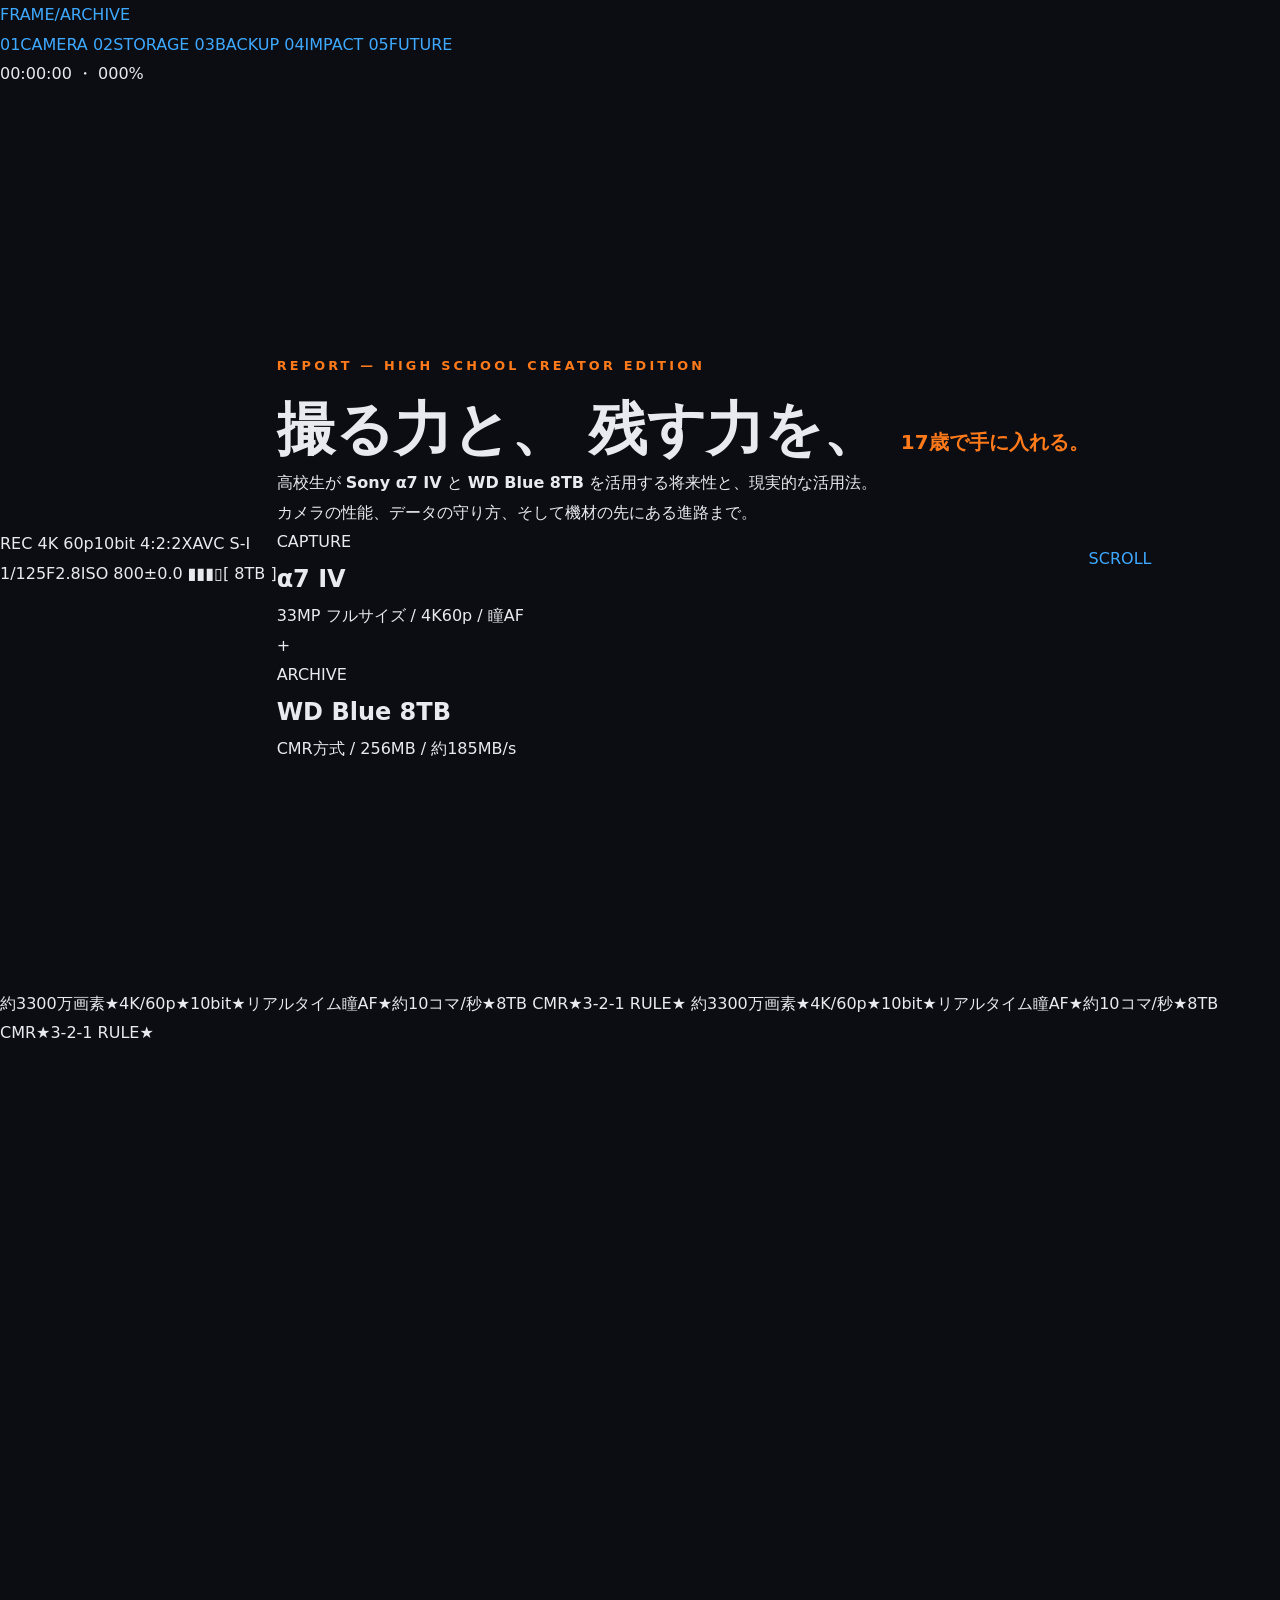
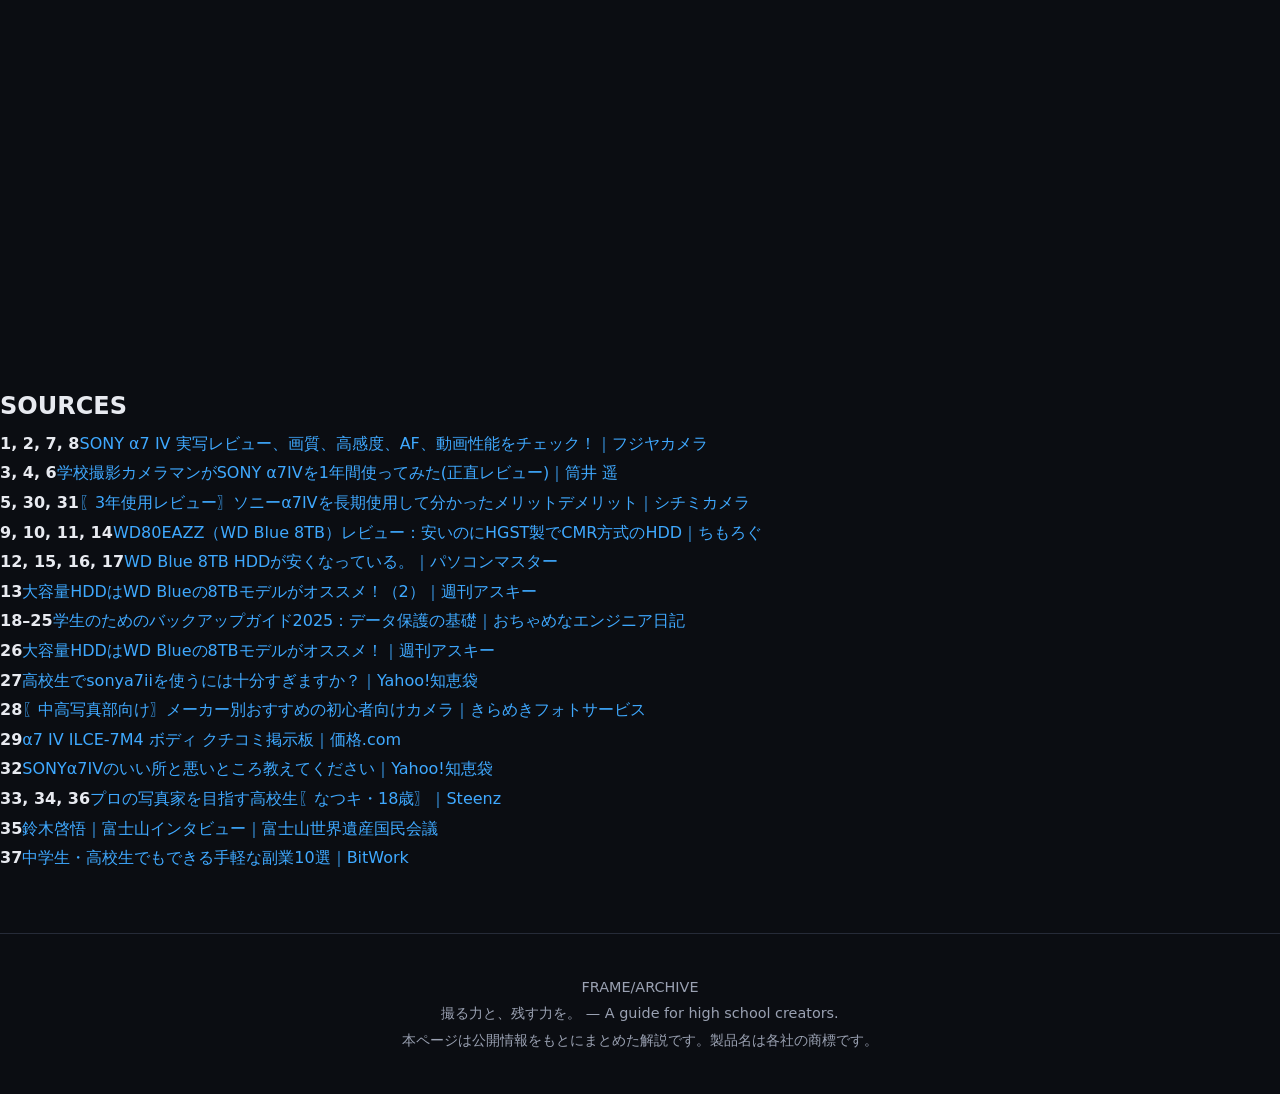
==== index.html @ ba1fc716 "chore: import existing workspace and add auto-commit system" ====
<!DOCTYPE html>
<html lang="ja">
<head>
<meta charset="UTF-8">
<meta name="viewport" content="width=device-width, initial-scale=1.0">
<title>FRAME / ARCHIVE — 高校生がSony α7 IVとWD Blue 8TBを活用する将来性</title>
<meta name="description" content="Sony α7 IVとWD Blue 8TBを高校生が使いこなすための性能解説・データ管理術・将来展望をまとめたガイド。">
<link rel="preconnect" href="https://fonts.googleapis.com">
<link rel="preconnect" href="https://fonts.gstatic.com" crossorigin>
<link href="https://fonts.googleapis.com/css2?family=Zen+Kaku+Gothic+New:wght@400;500;700;900&family=JetBrains+Mono:wght@400;600&family=Archivo+Black&display=swap" rel="stylesheet">
<link rel="stylesheet" href="css/style.css">
</head>
<body>

<!-- ========== HUD NAV ========== -->
<header class="hud">
  <a href="#top" class="hud__logo"><span class="rec-dot"></span>FRAME<span class="slash">/</span>ARCHIVE</a>
  <nav class="hud__nav" aria-label="章ナビゲーション">
    <a href="#ch1"><span>01</span>CAMERA</a>
    <a href="#ch2"><span>02</span>STORAGE</a>
    <a href="#ch3"><span>03</span>BACKUP</a>
    <a href="#ch4"><span>04</span>IMPACT</a>
    <a href="#ch5"><span>05</span>FUTURE</a>
  </nav>
  <div class="hud__meta mono"><span id="hudTime">00:00:00</span> ・ <span id="hudProgress">000</span>%</div>
</header>

<!-- ========== HERO ========== -->
<section class="hero" id="top">
  <div class="viewfinder" aria-hidden="true">
    <span class="vf-corner tl"></span><span class="vf-corner tr"></span>
    <span class="vf-corner bl"></span><span class="vf-corner br"></span>
    <div class="vf-top mono">
      <span class="rec"><i></i>REC</span>
      <span>4K 60p</span><span>10bit 4:2:2</span><span>XAVC S-I</span>
    </div>
    <div class="vf-bottom mono">
      <span>1/125</span><span>F2.8</span><span>ISO 800</span><span>±0.0</span>
      <span class="vf-battery">▮▮▮▯</span><span>[ 8TB ]</span>
    </div>
    <div class="af-box" id="afBox"><span></span><span></span><span></span><span></span></div>
  </div>

  <div class="hero__inner">
    <p class="eyebrow mono">REPORT — HIGH SCHOOL CREATOR EDITION</p>
    <h1 class="hero__title">
      <span class="line">撮る力と、</span>
      <span class="line">残す力を、</span>
      <span class="line accent">17歳で手に入れる。</span>
    </h1>
    <p class="hero__lead">
      高校生が <strong>Sony α7 IV</strong> と <strong>WD Blue 8TB</strong> を活用する将来性と、現実的な活用法。<br>
      カメラの性能、データの守り方、そして機材の先にある進路まで。
    </p>
    <div class="hero__duo">
      <div class="duo-card cam">
        <p class="mono">CAPTURE</p>
        <h2>α7 IV</h2>
        <p>33MP フルサイズ / 4K60p / 瞳AF</p>
      </div>
      <div class="duo-plus">+</div>
      <div class="duo-card hdd">
        <p class="mono">ARCHIVE</p>
        <h2>WD Blue 8TB</h2>
        <p>CMR方式 / 256MB / 約185MB/s</p>
      </div>
    </div>
  </div>
  <a href="#ch1" class="scroll-cue mono">SCROLL<span></span></a>
</section>

<!-- ========== MARQUEE ========== -->
<div class="marquee" aria-hidden="true">
  <div class="marquee__track mono">
    <span>約3300万画素</span><span>★</span><span>4K/60p</span><span>★</span><span>10bit</span><span>★</span><span>リアルタイム瞳AF</span><span>★</span><span>約10コマ/秒</span><span>★</span><span>8TB CMR</span><span>★</span><span>3-2-1 RULE</span><span>★</span>
    <span>約3300万画素</span><span>★</span><span>4K/60p</span><span>★</span><span>10bit</span><span>★</span><span>リアルタイム瞳AF</span><span>★</span><span>約10コマ/秒</span><span>★</span><span>8TB CMR</span><span>★</span><span>3-2-1 RULE</span><span>★</span>
  </div>
</div>

<main>

<!-- ========== CH1 CAMERA ========== -->
<section class="chapter" id="ch1">
  <div class="chapter__head reveal">
    <p class="chapter__num">01</p>
    <div>
      <p class="eyebrow mono">CAMERA — SONY α7 IV</p>
      <h2 class="chapter__title">写真も動画も、<br>"基本を超える"ハイブリッド機。</h2>
    </div>
  </div>

  <div class="spec-grid">
    <article class="spec reveal">
      <p class="spec__label mono">SENSOR</p>
      <p class="spec__value"><span class="count" data-to="3300">0</span><small>万画素</small></p>
      <p class="spec__desc">フルサイズセンサーで非常に高精細な静止画。<sup><a href="#src1">1</a></sup></p>
    </article>
    <article class="spec reveal">
      <p class="spec__label mono">MOVIE</p>
      <p class="spec__value">4K<small>/</small><span class="count" data-to="60">0</span><small>p</small></p>
      <p class="spec__desc">10bitの色深度と高ビットレートで本格的な映像制作に対応。<sup><a href="#src1">1</a></sup></p>
    </article>
    <article class="spec reveal">
      <p class="spec__label mono">BURST</p>
      <p class="spec__value">約<span class="count" data-to="10">0</span><small>コマ/秒</small></p>
      <p class="spec__desc">α1譲りのAFと高速連写で決定的瞬間を逃しにくい。<sup><a href="#src2">2</a><a href="#src3">3</a></sup></p>
    </article>
    <article class="spec reveal">
      <p class="spec__label mono">AF</p>
      <p class="spec__value">EYE<small>リアルタイム瞳AF</small></p>
      <p class="spec__desc">瞳や顔を自動で追尾。運動会でも文化祭のステージでも。<sup><a href="#src4">4</a></sup></p>
    </article>
  </div>

  <div class="scenes">
    <h3 class="sub-title reveal"><span class="mono">USE CASE</span>高校生活の"現場"で効く理由</h3>
    <div class="scene-list">
      <div class="scene reveal">
        <p class="scene__tag mono">SPORTS DAY</p>
        <h4>運動会・部活の試合</h4>
        <p>走り回る被写体にもピントを追従。高速連写と組み合わせて一瞬を確実に捉える。</p>
      </div>
      <div class="scene reveal">
        <p class="scene__tag mono">STAGE / NIGHT</p>
        <h4>文化祭・室内イベント・夜景</h4>
        <p>高感度に強く、暗い会場や夜でもノイズの少ない美しい仕上がり。<sup><a href="#src4">4</a></sup></p>
      </div>
      <div class="scene reveal">
        <p class="scene__tag mono">VLOG</p>
        <h4>Vlog・自撮り・創作動画</h4>
        <p>バリアングル液晶でロー／ハイアングルも自在。静止画⇔動画の切替レバーでシームレスに。<sup><a href="#src7">7</a></sup></p>
      </div>
      <div class="scene reveal">
        <p class="scene__tag mono">DAILY CARRY</p>
        <h4>通学・旅行に持ち出す</h4>
        <p>従来の一眼レフより軽量コンパクト。長時間持ち歩いても負担が少ない。<sup><a href="#src6">6</a></sup></p>
      </div>
    </div>
  </div>

  <blockquote class="pull reveal">
    「初心者でも扱いやすく、<br>プロが使っても満足できる万能カメラ」
    <cite class="mono">— 長期使用レビューより <sup><a href="#src5">5</a></sup></cite>
  </blockquote>
</section>

<!-- ========== CH2 STORAGE ========== -->
<section class="chapter chapter--blue" id="ch2">
  <div class="chapter__head reveal">
    <p class="chapter__num">02</p>
    <div>
      <p class="eyebrow mono">STORAGE — WD BLUE 8TB (WD80EAZZ)</p>
      <h2 class="chapter__title">撮った全部を、<br>ためらわず残せる容量。</h2>
    </div>
  </div>

  <div class="storage">
    <div class="platter-wrap reveal" aria-hidden="true">
      <div class="platter">
        <div class="platter__rings"></div>
        <div class="platter__hub mono">8TB</div>
      </div>
      <div class="arm"></div>
      <p class="platter-caption mono">5640 RPM ・ CMR</p>
    </div>

    <div class="storage__body">
      <div class="cmr-callout reveal">
        <p class="mono badge">KEY POINT</p>
        <h3>8TBモデルは <em>CMR方式</em>。</h3>
        <p>大容量HDDでは安価なSMR方式が多い中、8TBモデルは上位シリーズ並みのCMR（従来型磁気記録）を採用。大量のファイルを書き込んでも速度が落ちにくく、長期間安定して動作しやすいのが特長です。<sup><a href="#src9">9</a><a href="#src11">11</a><a href="#src12">12</a></sup></p>
      </div>

      <dl class="spec-table reveal">
        <div><dt class="mono">回転数</dt><dd>5640 rpm</dd></div>
        <div><dt class="mono">キャッシュ</dt><dd>256 MB</dd></div>
        <div><dt class="mono">公称転送速度</dt><dd>約185 MB/s <sup><a href="#src10">10</a></sup></dd></div>
        <div><dt class="mono">実測 読み／書き</dt><dd>224 / 215 MB/s <sup><a href="#src13">13</a></sup></dd></div>
        <div><dt class="mono">小さいファイル混在時</dt><dd>平均 約125 MB/s <sup><a href="#src14">14</a></sup></dd></div>
        <div><dt class="mono">動作音・発熱</dt><dd>静か・穏やか <sup><a href="#src15">15</a></sup></dd></div>
      </dl>
    </div>
  </div>

  <!-- Capacity simulator -->
  <div class="sim reveal" id="simulator">
    <div class="sim__head">
      <p class="mono eyebrow">SIMULATOR</p>
      <h3>8TBにどれだけ入る？</h3>
      <p class="sim__note">スライダーで写真と動画の配分を決めてみよう。（目安：実効容量 約7,450GB で計算）</p>
    </div>

    <div class="sim__controls">
      <label class="sim__row">
        <span>写真 <b id="ratioPhotoLabel">50</b>% ／ 動画 <b id="ratioVideoLabel">50</b>%</span>
        <input type="range" id="ratio" min="0" max="100" value="50" aria-label="写真と動画の配分">
      </label>
      <div class="sim__row sim__selects">
        <label>RAW形式
          <select id="rawSize">
            <option value="35">圧縮RAW（約35MB/枚）</option>
            <option value="45" selected>ロスレス圧縮RAW（約45MB/枚）</option>
            <option value="70">非圧縮RAW（約70MB/枚）</option>
          </select>
        </label>
        <label>動画ビットレート
          <select id="bitrate">
            <option value="50">4K 50Mbps</option>
            <option value="100">4K 100Mbps</option>
            <option value="150" selected>4K 150Mbps（10bit）</option>
            <option value="200">4K 200Mbps</option>
          </select>
        </label>
      </div>
    </div>

    <div class="sim__bar" aria-hidden="true">
      <span class="sim__bar-photo" id="barPhoto"></span>
      <span class="sim__bar-video" id="barVideo"></span>
    </div>

    <div class="sim__result">
      <div>
        <p class="mono">RAW PHOTOS</p>
        <p class="sim__num"><span id="outPhotos">0</span><small>枚</small></p>
      </div>
      <div>
        <p class="mono">4K VIDEO</p>
        <p class="sim__num"><span id="outVideo">0</span><small>時間</small></p>
      </div>
    </div>
    <p class="sim__foot">※ 数値は概算です。設定やシーンによって実際のファイルサイズは変わります。全容量を写真に使えば「数十万枚規模」、低めのビットレートなら動画も「数百時間分」が目安です。</p>
  </div>

  <div class="voices">
    <p class="voice reveal">「8TBとは思えないほど静かで、深夜作業中でも気にならない」</p>
    <p class="voice reveal">「日々のバックアップ用に最適」<sup><a href="#src16">16</a></sup></p>
  </div>
</section>

<!-- ========== CH3 BACKUP ========== -->
<section class="chapter" id="ch3">
  <div class="chapter__head reveal">
    <p class="chapter__num">03</p>
    <div>
      <p class="eyebrow mono">WORKFLOW — DATA MANAGEMENT</p>
      <h2 class="chapter__title">データは、<br>1か所に置いた瞬間から危うい。</h2>
    </div>
  </div>

  <div class="rule321 reveal">
    <div class="rule321__item">
      <p class="rule321__n">3</p>
      <p class="rule321__t">つのコピー</p>
      <p class="rule321__d">重要データは最低3つ保持する</p>
    </div>
    <div class="rule321__item">
      <p class="rule321__n">2</p>
      <p class="rule321__t">種類の媒体</p>
      <p class="rule321__d">内蔵HDD・外付け・クラウドなど</p>
    </div>
    <div class="rule321__item">
      <p class="rule321__n">1</p>
      <p class="rule321__t">つは別の場所</p>
      <p class="rule321__d">オフサイトで災害・盗難に備える</p>
    </div>
    <p class="rule321__src mono">3-2-1 RULE <sup><a href="#src18">18</a></sup></p>
  </div>

  <h3 class="sub-title reveal"><span class="mono">PIPELINE</span>撮影から保管までの流れ</h3>
  <ol class="flow">
    <li class="flow__step reveal">
      <span class="flow__no mono">STEP 01</span>
      <h4>撮影</h4>
      <p>α7 IVでRAW・4K動画を記録。</p>
    </li>
    <li class="flow__step reveal">
      <span class="flow__no mono">STEP 02</span>
      <h4>すぐにPCへ取り込む</h4>
      <p>メモリーカードのデータは、バックアップが取れるまで<strong>消さない</strong>。</p>
    </li>
    <li class="flow__step reveal">
      <span class="flow__no mono">STEP 03</span>
      <h4>WD Blue 8TBにメイン保管</h4>
      <p>RAW・動画など大容量データの"本拠地"。</p>
    </li>
    <li class="flow__step reveal">
      <span class="flow__no mono">STEP 04</span>
      <h4>サブへ分散コピー</h4>
      <p>外付けHDD／SSD・クラウド・USBメモリへ。</p>
    </li>
  </ol>

  <div class="tiers">
    <article class="tier reveal">
      <p class="tier__icon mono">EXT</p>
      <h4>外付けHDD・SSD</h4>
      <p>特に失いたくない写真や作品を、1〜2TB程度の外付けドライブに定期的に差分バックアップ。物理的に別媒体なので安心感が増す。<sup><a href="#src19">19</a></sup></p>
      <p class="tier__tag">定期・差分</p>
    </article>
    <article class="tier reveal">
      <p class="tier__icon mono">CLOUD</p>
      <h4>クラウドストレージ</h4>
      <p>学校のGoogle DriveやOneDriveなど。無料の15GB程度でも、編集済みJPEGや書類だけ上げておけばPCが壊れてもアクセス可能。RAW動画は巨大なのでサブ扱いと割り切る。<sup><a href="#src20">20</a><a href="#src21">21</a></sup></p>
      <p class="tier__tag">厳選・軽量</p>
    </article>
    <article class="tier reveal">
      <p class="tier__icon mono">USB</p>
      <h4>暗号化USBメモリ</h4>
      <p>レポート用写真や卒アル用作品など一部の重要データを。持ち運びや受け渡しに便利だが、紛失リスクに備えて必ずパスワード保護を。<sup><a href="#src22">22</a><a href="#src23">23</a></sup></p>
      <p class="tier__tag">小規模・携帯</p>
    </article>
  </div>

  <div class="formula reveal">
    <p><span>日常の作業ファイル</span> = クラウド ＋ PC</p>
    <p><span>本格的な大容量データ</span> = WD Blue 8TB ＋ 予備バックアップ <sup><a href="#src24">24</a></sup></p>
  </div>

  <div class="checklist reveal">
    <h4 class="mono">HANDLING CHECKLIST</h4>
    <ul>
      <li>持ち運び時の衝撃に注意する</li>
      <li>乾燥する冬場の静電気に気を付ける <sup><a href="#src26">26</a></sup></li>
      <li>PCケース内の冷却と設置を適切に</li>
      <li>S.M.A.R.T情報で定期的に健康チェック</li>
      <li>写真部の部活PCにもコピーしてオフサイト保管 <sup><a href="#src25">25</a></sup></li>
    </ul>
  </div>
</section>

<!-- ========== CH4 IMPACT ========== -->
<section class="chapter chapter--paper" id="ch4">
  <div class="chapter__head reveal">
    <p class="chapter__num">04</p>
    <div>
      <p class="eyebrow mono">IMPACT — WHY IT'S "SUGOI"</p>
      <h2 class="chapter__title">「本気度が違う」と、<br>一目置かれる理由。</h2>
    </div>
  </div>

  <div class="reasons">
    <div class="reason reveal">
      <p class="reason__k mono">POSITION</p>
      <h4>エントリーではなく<br>ハイアマチュア機</h4>
      <p>α6100などの初心者用とは一線を画す上位機種。「高校生には十分すぎる？」と質問が出るほど。<sup><a href="#src27">27</a><a href="#src28">28</a></sup></p>
    </div>
    <div class="reason reveal">
      <p class="reason__k mono">PRICE</p>
      <h4>ボディ＋Gレンズで<br><em>約50万円</em></h4>
      <p>24-105mm Gレンズと揃えると新品で約50万円近く。学生にとって特別な買い物。<sup><a href="#src29">29</a></sup></p>
    </div>
    <div class="reason reveal">
      <p class="reason__k mono">REPUTATION</p>
      <h4>「YouTuberの<br>標準機」</h4>
      <p>動画撮影に強く、作品クオリティはプロ並み。SNS発信でも差がつく。<sup><a href="#src32">32</a></sup></p>
    </div>
  </div>

  <div class="persuade reveal">
    <p class="mono eyebrow">TIPS — 親を説得するなら</p>
    <p class="persuade__body">家族に「また高いカメラ買うの？」と止められたユーザーも、<strong>「高性能で長く使える」「いざ不要になっても高値で売れる」</strong>と説明して納得してもらえたそうです。<sup><a href="#src30">30</a><a href="#src31">31</a></sup></p>
  </div>

  <h3 class="sub-title reveal"><span class="mono">ROLE MODELS</span>高校生から評価された先輩たち</h3>
  <div class="cases">
    <article class="case reveal">
      <div class="case__frame mono"><span>CASE 01</span><span>AGE 18</span></div>
      <h4>なつキ さん</h4>
      <p class="case__role">高校生フォトグラファー</p>
      <p>高校1年生から本格的にカメラを始め、日常の何気ない一瞬を切り取る写真をInstagramで発表。高校卒業後は写真の専門学校へ進学予定。<sup><a href="#src33">33</a><a href="#src34">34</a></sup></p>
    </article>
    <article class="case reveal">
      <div class="case__frame mono"><span>CASE 02</span><span>FOLLOWERS 20K+</span></div>
      <h4>鈴木 啓悟 さん</h4>
      <p class="case__role">「高校生富士山写真家」</p>
      <p>高校在学中に富士山の作品でフォロワー2万人超の人気に。メディアに注目され、卒業後にプロ写真家として活動を開始。<sup><a href="#src35">35</a></sup></p>
    </article>
  </div>

  <p class="caveat reveal">「高性能な機材＝良い写真」ではない。<br>でも、<strong>機材のハンデがない分、表現の幅は広がり、実力は伝わりやすい。</strong></p>
</section>

<!-- ========== CH5 FUTURE ========== -->
<section class="chapter" id="ch5">
  <div class="chapter__head reveal">
    <p class="chapter__num">05</p>
    <div>
      <p class="eyebrow mono">FUTURE — CAREER & LEARNING</p>
      <h2 class="chapter__title">機材の先に、<br>進路が見えてくる。</h2>
    </div>
  </div>

  <div class="paths">
    <article class="path reveal">
      <p class="path__no mono">PATH A</p>
      <h4>専門進学・写真/映像の道</h4>
      <p>専門学校や美大の写真学科へ。在学中にハイエンド機材で蓄積したポートフォリオが、面接や作品審査で大きな武器に。<sup><a href="#src36">36</a></sup></p>
    </article>
    <article class="path reveal">
      <p class="path__no mono">PATH B</p>
      <h4>在学中から半プロ活動</h4>
      <p>YouTube・TikTokで本格動画を継続投稿。登録者が増えれば広告収入や企業案件の可能性も。<sup><a href="#src32">32</a></sup></p>
    </article>
    <article class="path reveal">
      <p class="path__no mono">PATH C</p>
      <h4>写真で小さく収益化</h4>
      <p>ストックフォト出品やコンテスト入賞。写真販売は高校生におすすめの副業として挙げられている。<sup><a href="#src37">37</a></sup></p>
    </article>
    <article class="path reveal">
      <p class="path__no mono">PATH D</p>
      <h4>現場経験・露出を積む</h4>
      <p>写真館・ブライダルのアルバイト、観光PRのインターン、学校行事の公式カメラマン。地元メディアに取り上げられれば強い実績に。</p>
    </article>
  </div>

  <div class="skills reveal">
    <h3 class="sub-title"><span class="mono">TRANSFERABLE SKILLS</span>写真・動画以外にも効くスキル</h3>
    <ul class="skill-tags">
      <li>データ管理</li><li>バックアップ設計</li><li>クラウド運用</li><li>RAW現像</li><li>動画編集</li><li>Adobe系ソフト</li><li>SNS発信</li><li>ブログ執筆</li><li>電子書籍の作品集販売</li><li>ポートフォリオ制作</li>
    </ul>
  </div>

  <div class="loop reveal" aria-label="成長の好循環">
    <span>撮る</span><i>→</i><span>残す</span><i>→</i><span>発信する</span><i>→</i><span>収益化</span><i>→</i><span>機材投資</span><i>↺</i>
  </div>

  <div class="finale reveal">
    <p class="finale__kicker mono">— 好きこそ物の上手なれ</p>
    <p class="finale__text">高校生の今だからこそ感じ取れる感性を作品に焼き付け、<br>それらを<em>発信し、保存し続ける</em>こと。<br>それが、将来の自分への財産になる。</p>
  </div>
</section>

<!-- ========== SOURCES ========== -->
<section class="sources" id="sources">
  <h2 class="mono">SOURCES</h2>
  <ol class="source-list">
    <li id="src1"><b>1, 2, 7, 8</b><a href="https://www.fujiya-camera.co.jp/blog/detail/info/20220112/" target="_blank" rel="noopener">SONY α7 IV 実写レビュー、画質、高感度、AF、動画性能をチェック！｜フジヤカメラ</a></li>
    <li id="src3"><b>3, 4, 6</b><a href="https://note.com/tsut_tsu/n/n96ad604e29bd" target="_blank" rel="noopener">学校撮影カメラマンがSONY α7IVを1年間使ってみた(正直レビュー)｜筒井 遥</a></li>
    <li id="src5"><b>5, 30, 31</b><a href="https://shichicame.xsrv.jp/a7iv-review-functioins" target="_blank" rel="noopener">〖3年使用レビュー〗ソニーα7IVを長期使用して分かったメリットデメリット｜シチミカメラ</a></li>
    <li id="src9"><b>9, 10, 11, 14</b><a href="https://chimolog.co/bto-hdd-wd80eazz/" target="_blank" rel="noopener">WD80EAZZ（WD Blue 8TB）レビュー：安いのにHGST製でCMR方式のHDD｜ちもろぐ</a></li>
    <li id="src12"><b>12, 15, 16, 17</b><a href="https://note.com/pcmaster/n/ne319e540aae0" target="_blank" rel="noopener">WD Blue 8TB HDDが安くなっている。｜パソコンマスター</a></li>
    <li id="src13"><b>13</b><a href="https://weekly.ascii.jp/elem/000/004/077/4077757/2/" target="_blank" rel="noopener">大容量HDDはWD Blueの8TBモデルがオススメ！（2）｜週刊アスキー</a></li>
    <li id="src18"><b>18–25</b><a href="https://www.tech-life-ramen.com/tech/student-backup-guide" target="_blank" rel="noopener">学生のためのバックアップガイド2025：データ保護の基礎｜おちゃめなエンジニア日記</a></li>
    <li id="src26"><b>26</b><a href="https://weekly.ascii.jp/elem/000/004/077/4077757/" target="_blank" rel="noopener">大容量HDDはWD Blueの8TBモデルがオススメ！｜週刊アスキー</a></li>
    <li id="src27"><b>27</b><a href="https://detail.chiebukuro.yahoo.co.jp/qa/question_detail/q13208141098" target="_blank" rel="noopener">高校生でsonya7iiを使うには十分すぎますか？｜Yahoo!知恵袋</a></li>
    <li id="src28"><b>28</b><a href="https://kirameki-ps.com/blog/archives/335" target="_blank" rel="noopener">〖中高写真部向け〗メーカー別おすすめの初心者向けカメラ｜きらめきフォトサービス</a></li>
    <li id="src29"><b>29</b><a href="https://bbs.kakaku.com/bbs/K0001403297/SortID=24551339/" target="_blank" rel="noopener">α7 IV ILCE-7M4 ボディ クチコミ掲示板｜価格.com</a></li>
    <li id="src32"><b>32</b><a href="https://detail.chiebukuro.yahoo.co.jp/qa/question_detail/q10320289305" target="_blank" rel="noopener">SONYα7IVのいい所と悪いところ教えてください｜Yahoo!知恵袋</a></li>
    <li id="src33"><b>33, 34, 36</b><a href="https://steenz.jp/10438/" target="_blank" rel="noopener">プロの写真家を目指す高校生〖なつキ・18歳〗｜Steenz</a></li>
    <li id="src35"><b>35</b><a href="https://www.mtfuji.or.jp/thought/interview/vol105" target="_blank" rel="noopener">鈴木啓悟｜富士山インタビュー｜富士山世界遺産国民会議</a></li>
    <li id="src37"><b>37</b><a href="https://agent-network.com/bitwork/recommend250" target="_blank" rel="noopener">中学生・高校生でもできる手軽な副業10選｜BitWork</a></li>
  </ol>
</section>

</main>

<footer class="footer">
  <p class="footer__logo">FRAME<span class="slash">/</span>ARCHIVE</p>
  <p class="mono">撮る力と、残す力を。 — A guide for high school creators.</p>
  <p class="footer__small">本ページは公開情報をもとにまとめた解説です。製品名は各社の商標です。</p>
</footer>

<script src="js/main.js"></script>
</body>
</html>
---- css/style.css ----
:root {
  --bg: #0b0d12;
  --bg2: #12151d;
  --card: #181c26;
  --line: #262b38;
  --text: #e8eaf0;
  --muted: #9aa1b2;
  --accent: #ff7a1a;
  --accent2: #3fa9ff;
  --radius: 16px;
}
* { box-sizing: border-box; margin: 0; padding: 0; }
html { scroll-behavior: smooth; scroll-padding-top: 70px; }
body {
  font-family: "Inter", "Noto Sans JP", system-ui, sans-serif;
  background: var(--bg); color: var(--text); line-height: 1.85; font-size: 16px;
}
a { color: var(--accent2); text-decoration: none; }
sup a { font-size: .7em; color: var(--muted); }
sup a:hover { color: var(--accent); }
.container { width: min(1120px, 92%); margin: 0 auto; }
.small { font-size: .85rem; color: var(--muted); }
.center { text-align: center; }
.note { font-size: .82rem; color: var(--muted); margin-top: .8rem; }

/* header */
.site-header {
  position: fixed; inset: 0 0 auto 0; z-index: 50;
  background: rgba(11,13,18,.75); backdrop-filter: blur(12px);
  border-bottom: 1px solid transparent; transition: border-color .3s;
}
.site-header.scrolled { border-color: var(--line); }
.nav-wrap { display: flex; align-items: center; justify-content: space-between; height: 64px; }
.logo { font-weight: 800; font-size: 1.2rem; color: var(--text); letter-spacing: .02em; }
.logo span { color: var(--accent); }
.nav { display: flex; gap: 1.6rem; }
.nav a { color: var(--muted); font-size: .92rem; font-weight: 500; transition: color .2s; }
.nav a:hover, .nav a.active { color: var(--text); }
.nav-toggle { display: none; background: none; border: 0; cursor: pointer; width: 32px; height: 24px; position: relative; }
.nav-toggle span { display: block; height: 2px; background: var(--text); margin: 5px 0; transition: .3s; }

/* hero */
.hero { position: relative; min-height: 100vh; display: flex; align-items: center; overflow: hidden; padding: 110px 0 70px; }
.hero-bg { position: absolute; inset: 0; background:
  radial-gradient(circle at 80% 30%, rgba(255,122,26,.18), transparent 45%),
  radial-gradient(circle at 15% 80%, rgba(63,169,255,.15), transparent 45%); }
.aperture {
  position: absolute; right: -120px; top: 50%; width: 620px; height: 620px; transform: translateY(-50%);
  border-radius: 50%;
  background: repeating-conic-gradient(from 0deg, rgba(255,255,255,.05) 0 20deg, transparent 20deg 45deg);
  border: 1px solid rgba(255,255,255,.08);
  animation: spin 60s linear infinite;
  mask: radial-gradient(circle, transparent 28%, #000 29%);
  -webkit-mask: radial-gradient(circle, transparent 28%, #000 29%);
}
@keyframes spin { to { transform: translateY(-50%) rotate(360deg); } }
.hero-inner { position: relative; }
.eyebrow { color: var(--accent); font-weight: 600; letter-spacing: .25em; font-size: .8rem; margin-bottom: 1rem; }
.hero h1 { font-size: clamp(1.9rem, 5vw, 3.6rem); line-height: 1.3; font-weight: 900; }
.hero h1 em { font-style: normal; background: linear-gradient(90deg, var(--accent), #ffc04d); -webkit-background-clip: text; background-clip: text; color: transparent; }
.lead { color: var(--muted); margin: 1.4rem 0 2.2rem; font-size: 1.05rem; max-width: 640px; }
.hero-stats { display: grid; grid-template-columns: repeat(4, minmax(0, 160px)); gap: 1rem; margin-bottom: 2.4rem; }
.stat { background: rgba(255,255,255,.04); border: 1px solid var(--line); border-radius: 14px; padding: 1rem; }
.stat strong { display: block; font-size: 1.9rem; font-weight: 800; line-height: 1.1; }
.stat strong small { font-size: .9rem; }
.stat span { font-size: .78rem; color: var(--muted); line-height: 1.4; display: block; margin-top: .4rem; }
.btn { display: inline-block; background: var(--accent); color: #111; font-weight: 700; padding: .85rem 1.8rem; border-radius: 999px; transition: transform .2s, box-shadow .2s; }
.btn:hover { transform: translateY(-2px); box-shadow: 0 10px 30px rgba(255,122,26,.35); }

/* sections */
.section { padding: 100px 0; }
.section.alt { background: var(--bg2); }
.section-head { margin-bottom: 3rem; }
.section-head .num { font-family: "Inter"; font-weight: 800; color: var(--accent); font-size: .9rem; letter-spacing: .2em; }
.section-head h2 { font-size: clamp(1.5rem, 3.2vw, 2.3rem); font-weight: 900; line-height: 1.4; margin: .3rem 0 .6rem; }
.section-head p { color: var(--muted); }

.grid.cards { display: grid; grid-template-columns: repeat(3, 1fr); gap: 1.3rem; }
.card { background: var(--card); border: 1px solid var(--line); border-radius: var(--radius); padding: 1.6rem; transition: transform .25s, border-color .25s; }
.card:hover { transform: translateY(-4px); border-color: rgba(255,122,26,.5); }
.card .icon { font-size: 1.8rem; margin-bottom: .6rem; }
.card h3 { font-size: 1.08rem; margin-bottom: .5rem; }
.card p { color: var(--muted); font-size: .93rem; }

.quote { margin-top: 2.5rem; border-left: 4px solid var(--accent); padding: 1.2rem 1.6rem; background: rgba(255,122,26,.07); border-radius: 0 var(--radius) var(--radius) 0; font-size: 1.05rem; }

.split { display: grid; grid-template-columns: 1.1fr 1fr; gap: 2.5rem; align-items: start; }
.split p { margin-bottom: 1rem; }
.accent { color: var(--accent); margin-bottom: 1rem; font-size: 1.25rem; }
.checks { list-style: none; margin-top: 1.2rem; }
.checks li { padding-left: 1.8rem; position: relative; margin-bottom: .5rem; }
.checks li::before { content: "✓"; position: absolute; left: 0; color: var(--accent); font-weight: 800; }

.spec { background: var(--card); border: 1px solid var(--line); border-radius: var(--radius); padding: 1.8rem; }
.spec h3 { margin-bottom: 1rem; }
.spec h4 { margin: 1.5rem 0 .8rem; font-size: .95rem; }
.spec dl div { display: flex; justify-content: space-between; padding: .55rem 0; border-bottom: 1px dashed var(--line); }
.spec dt { color: var(--muted); }
.spec dd { font-weight: 700; }
.bars .bar { display: grid; grid-template-columns: 80px 1fr 80px; align-items: center; gap: .7rem; margin-bottom: .7rem; font-size: .85rem; }
.bars .bar b { text-align: right; }
.track { height: 10px; background: var(--line); border-radius: 99px; overflow: hidden; }
.track i { display: block; height: 100%; width: 0; background: linear-gradient(90deg, var(--accent2), var(--accent)); border-radius: 99px; transition: width 1.4s cubic-bezier(.2,.8,.2,1); }
.visible .track i { width: var(--w); }

/* calc */
.calc { display: grid; grid-template-columns: 1fr 1fr; gap: 2rem; background: var(--card); border: 1px solid var(--line); border-radius: var(--radius); padding: 2rem; }
.calc-inputs label { display: block; margin-bottom: 1.4rem; font-weight: 500; font-size: .95rem; }
.calc-inputs output { color: var(--accent); font-weight: 800; margin: 0 .2rem; }
select, input[type=range] { width: 100%; margin-top: .5rem; }
select { background: var(--bg); color: var(--text); border: 1px solid var(--line); border-radius: 10px; padding: .7rem; font: inherit; }
input[type=range] { accent-color: var(--accent); }
.calc-result { display: flex; flex-direction: column; align-items: center; }
.ring { position: relative; width: 200px; height: 200px; }
.ring svg { width: 100%; height: 100%; transform: rotate(-90deg); }
.ring circle { fill: none; stroke-width: 10; }
.ring-bg { stroke: var(--line); }
.ring-fg { stroke: var(--accent); stroke-linecap: round; stroke-dasharray: 326.7; stroke-dashoffset: 326.7; transition: stroke-dashoffset .6s; }
.ring-text { position: absolute; inset: 0; display: flex; flex-direction: column; align-items: center; justify-content: center; text-align: center; }
.ring-text strong { font-size: 1.7rem; font-weight: 800; line-height: 1.2; }
.ring-text span { font-size: .8rem; color: var(--muted); }
.result-list { list-style: none; width: 100%; margin-top: 1.5rem; }
.result-list li { display: flex; justify-content: space-between; padding: .5rem 0; border-bottom: 1px solid var(--line); font-size: .92rem; }
.result-list b { color: var(--accent); }

/* backup */
.rule321 { display: grid; grid-template-columns: repeat(3, 1fr); gap: 1.3rem; }
.rule321 .r { text-align: center; background: var(--card); border: 1px solid var(--line); border-radius: var(--radius); padding: 1.8rem 1rem; }
.rule321 strong { display: block; font-size: 3.6rem; font-weight: 900; line-height: 1; background: linear-gradient(180deg, var(--accent), #ffc04d); -webkit-background-clip: text; background-clip: text; color: transparent; }
.rule321 span { color: var(--muted); }
.rule321 + p { margin: .8rem 0 3rem; }
.flow-title { margin-bottom: 1.2rem; font-size: 1.2rem; }
.flow { list-style: none; display: grid; grid-template-columns: repeat(5, 1fr); gap: .8rem; margin-bottom: 2.5rem; counter-reset: f; }
.flow li { position: relative; background: var(--card); border: 1px solid var(--line); border-radius: 14px; padding: 1.2rem 1rem; font-size: .84rem; color: var(--muted); }
.flow li b { display: block; color: var(--text); font-size: 1rem; margin-bottom: .3rem; }
.flow li span { display: inline-grid; place-items: center; width: 28px; height: 28px; border-radius: 50%; background: var(--accent); color: #111; font-weight: 800; font-size: .85rem; margin-bottom: .5rem; }
.flow li:not(:last-child)::after { content: "→"; position: absolute; right: -.75rem; top: 50%; transform: translateY(-50%); color: var(--accent); font-weight: 800; z-index: 1; }
.grid.cards.three { grid-template-columns: repeat(3, 1fr); }
.tips, .checklist { margin-top: 2rem; background: var(--card); border: 1px solid var(--line); border-radius: var(--radius); padding: 1.8rem; }
.tips h3, .checklist h3 { margin-bottom: .8rem; }
.tips ul { display: grid; grid-template-columns: 1fr 1fr; gap: .4rem 2rem; padding-left: 1.2rem; color: var(--muted); }
#checklist { margin: 1rem 0; display: grid; gap: .5rem; }
#checklist label { display: flex; gap: .8rem; align-items: center; padding: .7rem 1rem; background: var(--bg); border: 1px solid var(--line); border-radius: 10px; cursor: pointer; transition: border-color .2s; }
#checklist label:hover { border-color: var(--accent); }
#checklist input { accent-color: var(--accent); width: 18px; height: 18px; }
#checklist input:checked + span { color: var(--muted); text-decoration: line-through; }
.progress { height: 8px; background: var(--line); border-radius: 99px; overflow: hidden; margin: 1rem 0 .5rem; }
.progress i { display: block; height: 100%; width: 0; background: linear-gradient(90deg, var(--accent2), var(--accent)); transition: width .4s; }

/* cases */
.price-box { background: linear-gradient(135deg, rgba(255,122,26,.15), rgba(63,169,255,.1)); border: 1px solid var(--line); border-radius: var(--radius); padding: 1.6rem; margin-bottom: 1.5rem; text-align: center; }
.price-box span { display: block; color: var(--muted); font-size: .9rem; }
.price-box strong { display: block; font-size: 2.6rem; font-weight: 900; }
.price-box small { color: var(--muted); }
.people { display: grid; gap: 1rem; }
.person { display: flex; gap: 1.1rem; background: var(--card); border: 1px solid var(--line); border-radius: var(--radius); padding: 1.4rem; }
.avatar { flex: 0 0 56px; height: 56px; border-radius: 50%; display: grid; place-items: center; font-weight: 900; font-size: 1.3rem; background: linear-gradient(135deg, var(--accent), var(--accent2)); color: #fff; }
.person h3 { font-size: 1.05rem; margin-bottom: .3rem; }
.person p { color: var(--muted); font-size: .92rem; }

/* future */
.tab-buttons { display: flex; flex-wrap: wrap; gap: .5rem; margin-bottom: 1.2rem; }
.tab-buttons button { background: var(--card); color: var(--muted); border: 1px solid var(--line); border-radius: 999px; padding: .6rem 1.2rem; cursor: pointer; font: inherit; font-size: .92rem; transition: .2s; }
.tab-buttons button.active, .tab-buttons button:hover { background: var(--accent); color: #111; border-color: var(--accent); font-weight: 700; }
.tab-panel { display: none; background: var(--card); border: 1px solid var(--line); border-radius: var(--radius); padding: 2rem; animation: fade .4s; }
.tab-panel.active { display: block; }
.tab-panel h3 { margin-bottom: .8rem; color: var(--accent); }
.tab-panel p { color: var(--muted); }
@keyframes fade { from { opacity: 0; transform: translateY(8px); } }
.cycle { display: flex; flex-wrap: wrap; align-items: center; justify-content: center; gap: .8rem; margin: 3rem 0; }
.cycle div { background: var(--card); border: 1px solid var(--accent); border-radius: 999px; padding: .6rem 1.3rem; font-weight: 700; font-size: .92rem; }
.cycle span { color: var(--accent); font-weight: 800; font-size: 1.3rem; }
.closing { text-align: center; padding: 3rem 1rem; border-top: 1px solid var(--line); }
.closing .big { font-size: clamp(1.5rem, 3.5vw, 2.4rem); font-weight: 900; margin-bottom: 1rem; }
.closing p { color: var(--muted); }

/* sources */
.sources { padding: 60px 0; }
details { background: var(--card); border: 1px solid var(--line); border-radius: var(--radius); padding: 1.2rem 1.6rem; }
summary { cursor: pointer; font-weight: 700; }
details ol { list-style: none; margin-top: 1rem; font-size: .88rem; }
details li { padding: .35rem 0; border-bottom: 1px dashed var(--line); }
details li b { color: var(--muted); font-weight: 500; margin-right: .5rem; }

.footer { padding: 2.5rem 0; text-align: center; border-top: 1px solid var(--line); color: var(--muted); font-size: .9rem; }
.to-top { position: fixed; right: 1.2rem; bottom: 1.2rem; width: 46px; height: 46px; border-radius: 50%; border: 0; background: var(--accent); color: #111; font-size: 1.2rem; font-weight: 800; cursor: pointer; opacity: 0; pointer-events: none; transition: opacity .3s; }
.to-top.show { opacity: 1; pointer-events: auto; }

/* reveal */
.reveal { opacity: 0; transform: translateY(24px); transition: opacity .7s, transform .7s; }
.reveal.visible { opacity: 1; transform: none; }

/* responsive */
@media (max-width: 900px) {
  .grid.cards, .grid.cards.three { grid-template-columns: 1fr 1fr; }
  .split, .calc { grid-template-columns: 1fr; }
  .flow { grid-template-columns: 1fr; }
  .flow li:not(:last-child)::after { content: "↓"; right: 50%; top: auto; bottom: -1.1rem; transform: translateX(50%); }
  .hero-stats { grid-template-columns: repeat(2, 1fr); }
  .aperture { opacity: .5; }
}
@media (max-width: 720px) {
  .nav-toggle { display: block; }
  .nav { position: fixed; top: 64px; left: 0; right: 0; flex-direction: column; gap: 0; background: var(--bg2); border-bottom: 1px solid var(--line); max-height: 0; overflow: hidden; transition: max-height .35s; }
  .nav.open { max-height: 400px; }
  .nav a { padding: 1rem 4%; border-top: 1px solid var(--line); }
  .nav-toggle[aria-expanded=true] span:nth-child(1) { transform: translateY(7px) rotate(45deg); }
  .nav-toggle[aria-expanded=true] span:nth-child(2) { opacity: 0; }
  .nav-toggle[aria-expanded=true] span:nth-child(3) { transform: translateY(-7px) rotate(-45deg); }
  .grid.cards, .grid.cards.three, .rule321 { grid-template-columns: 1fr; }
  .tips ul { grid-template-columns: 1fr; }
  .section { padding: 70px 0; }
  .calc { padding: 1.3rem; }
}
@media (prefers-reduced-motion: reduce) {
  * { animation: none !important; transition: none !important; }
  .reveal { opacity: 1; transform: none; }
}
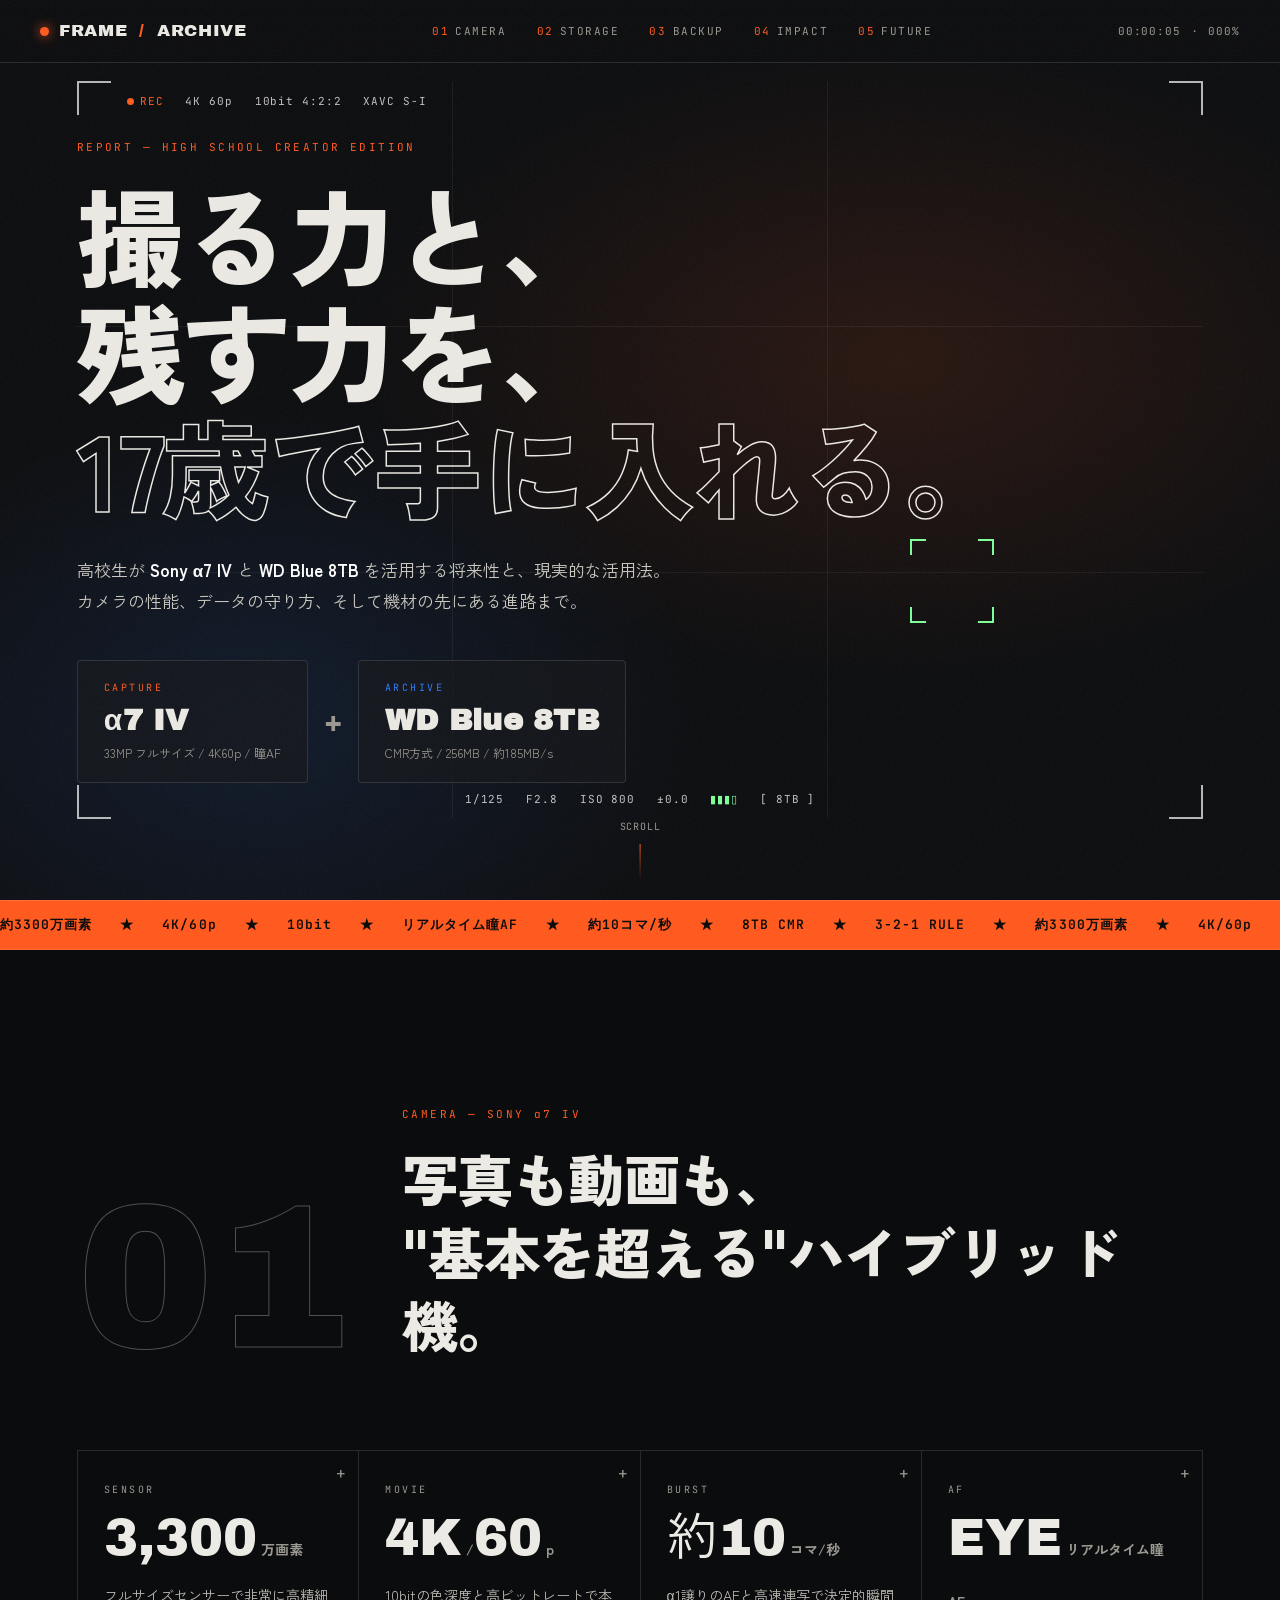
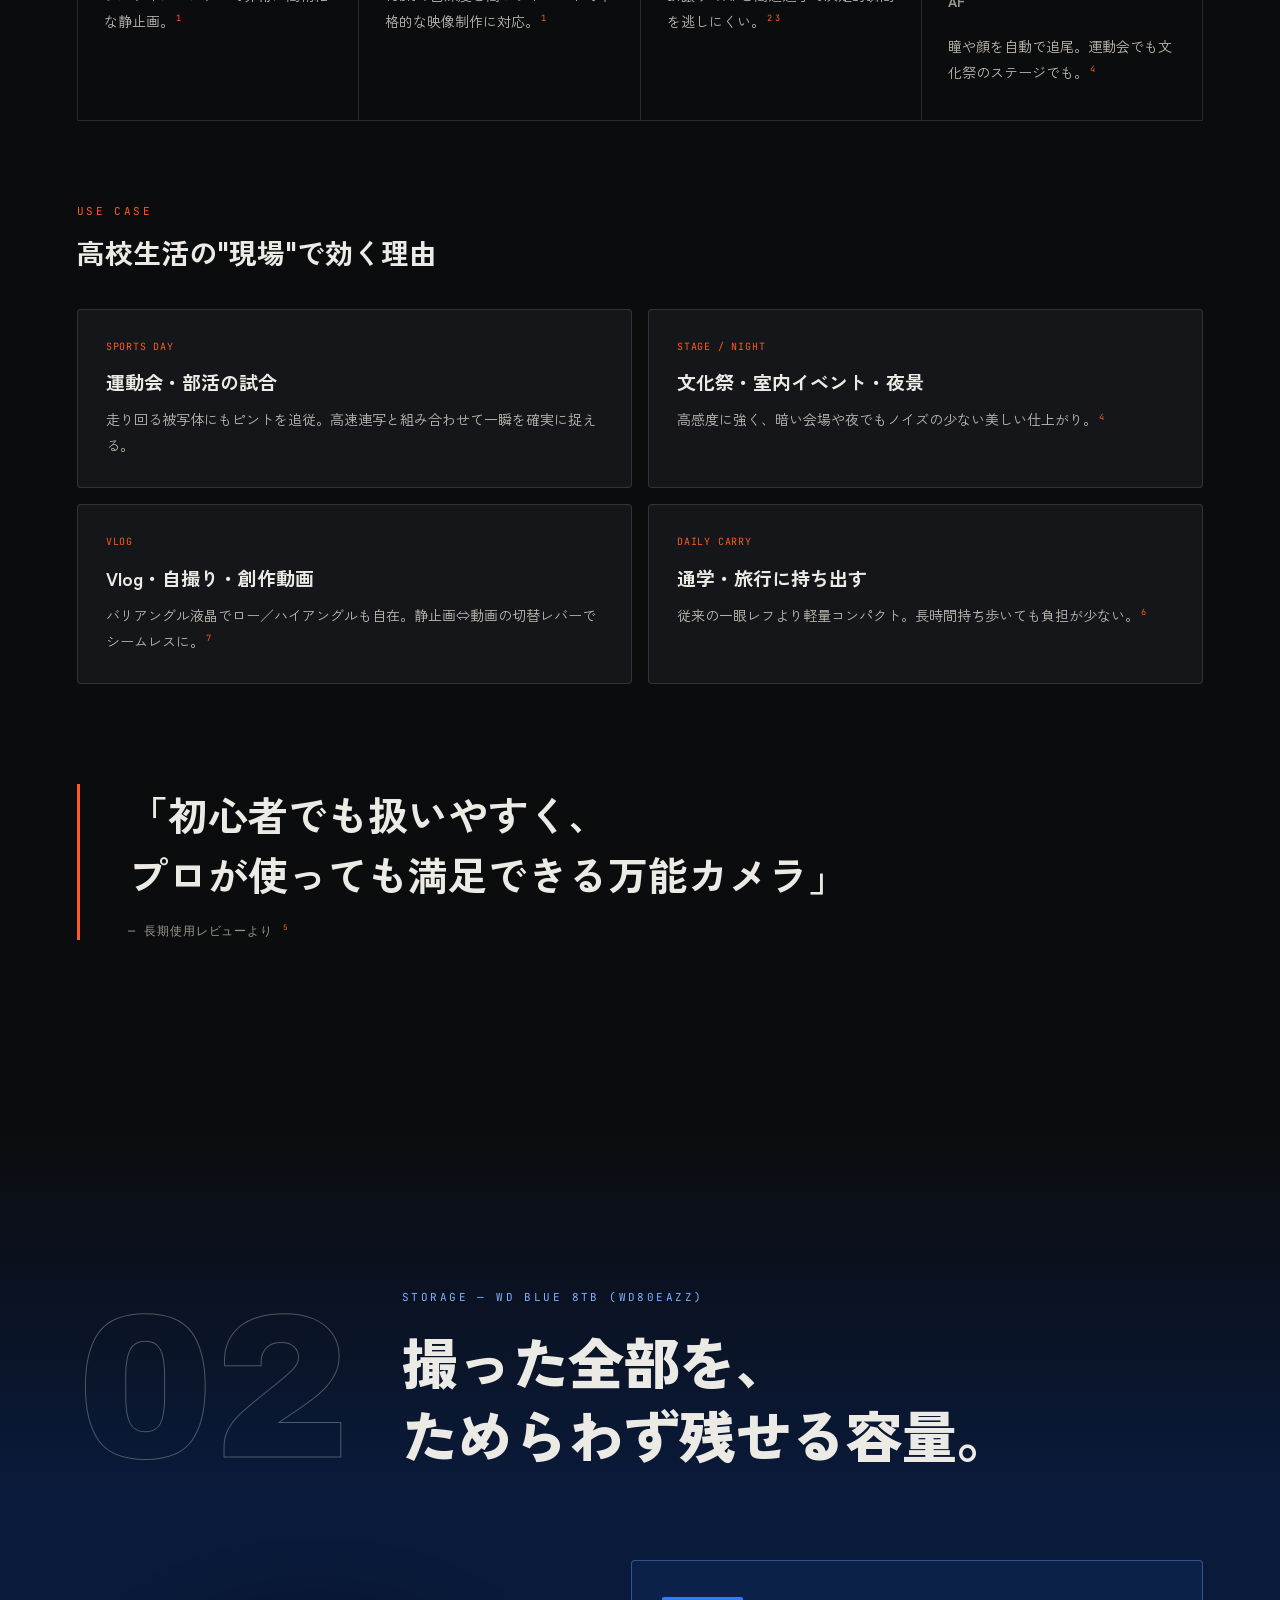
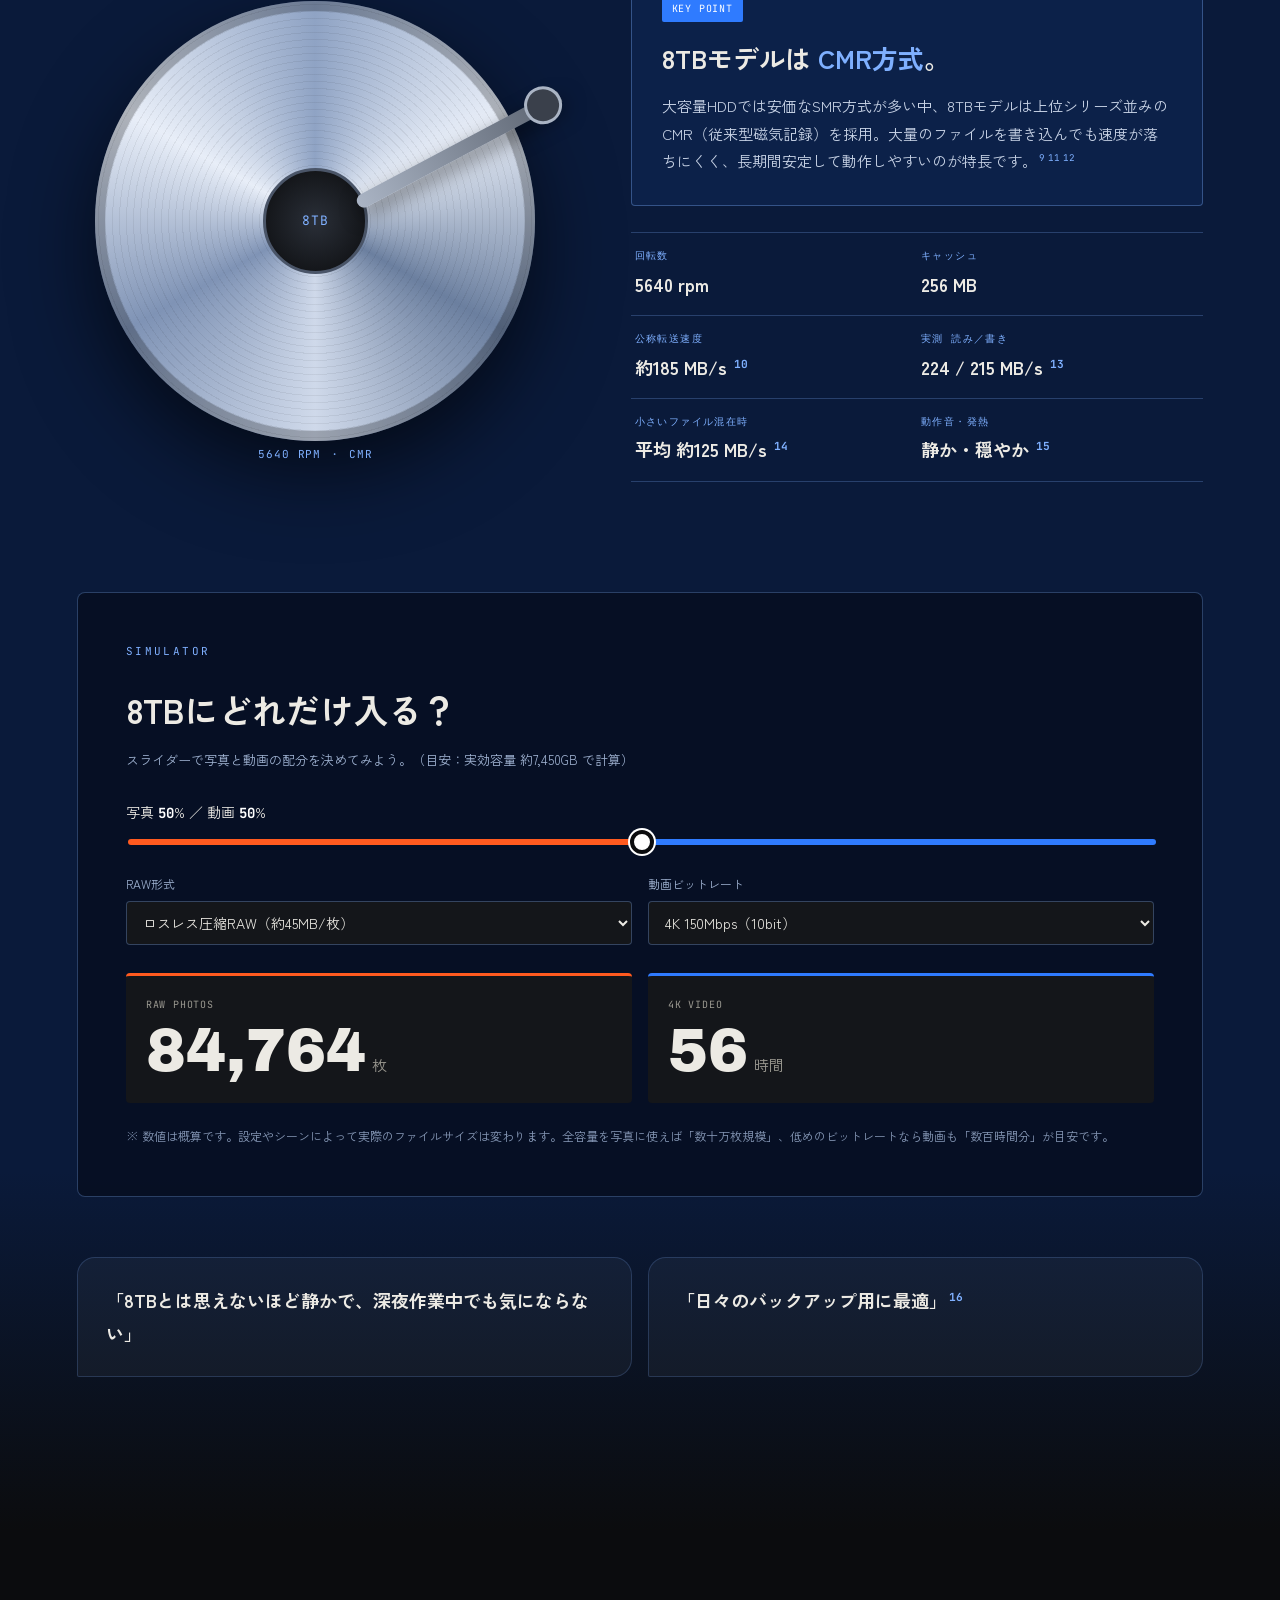
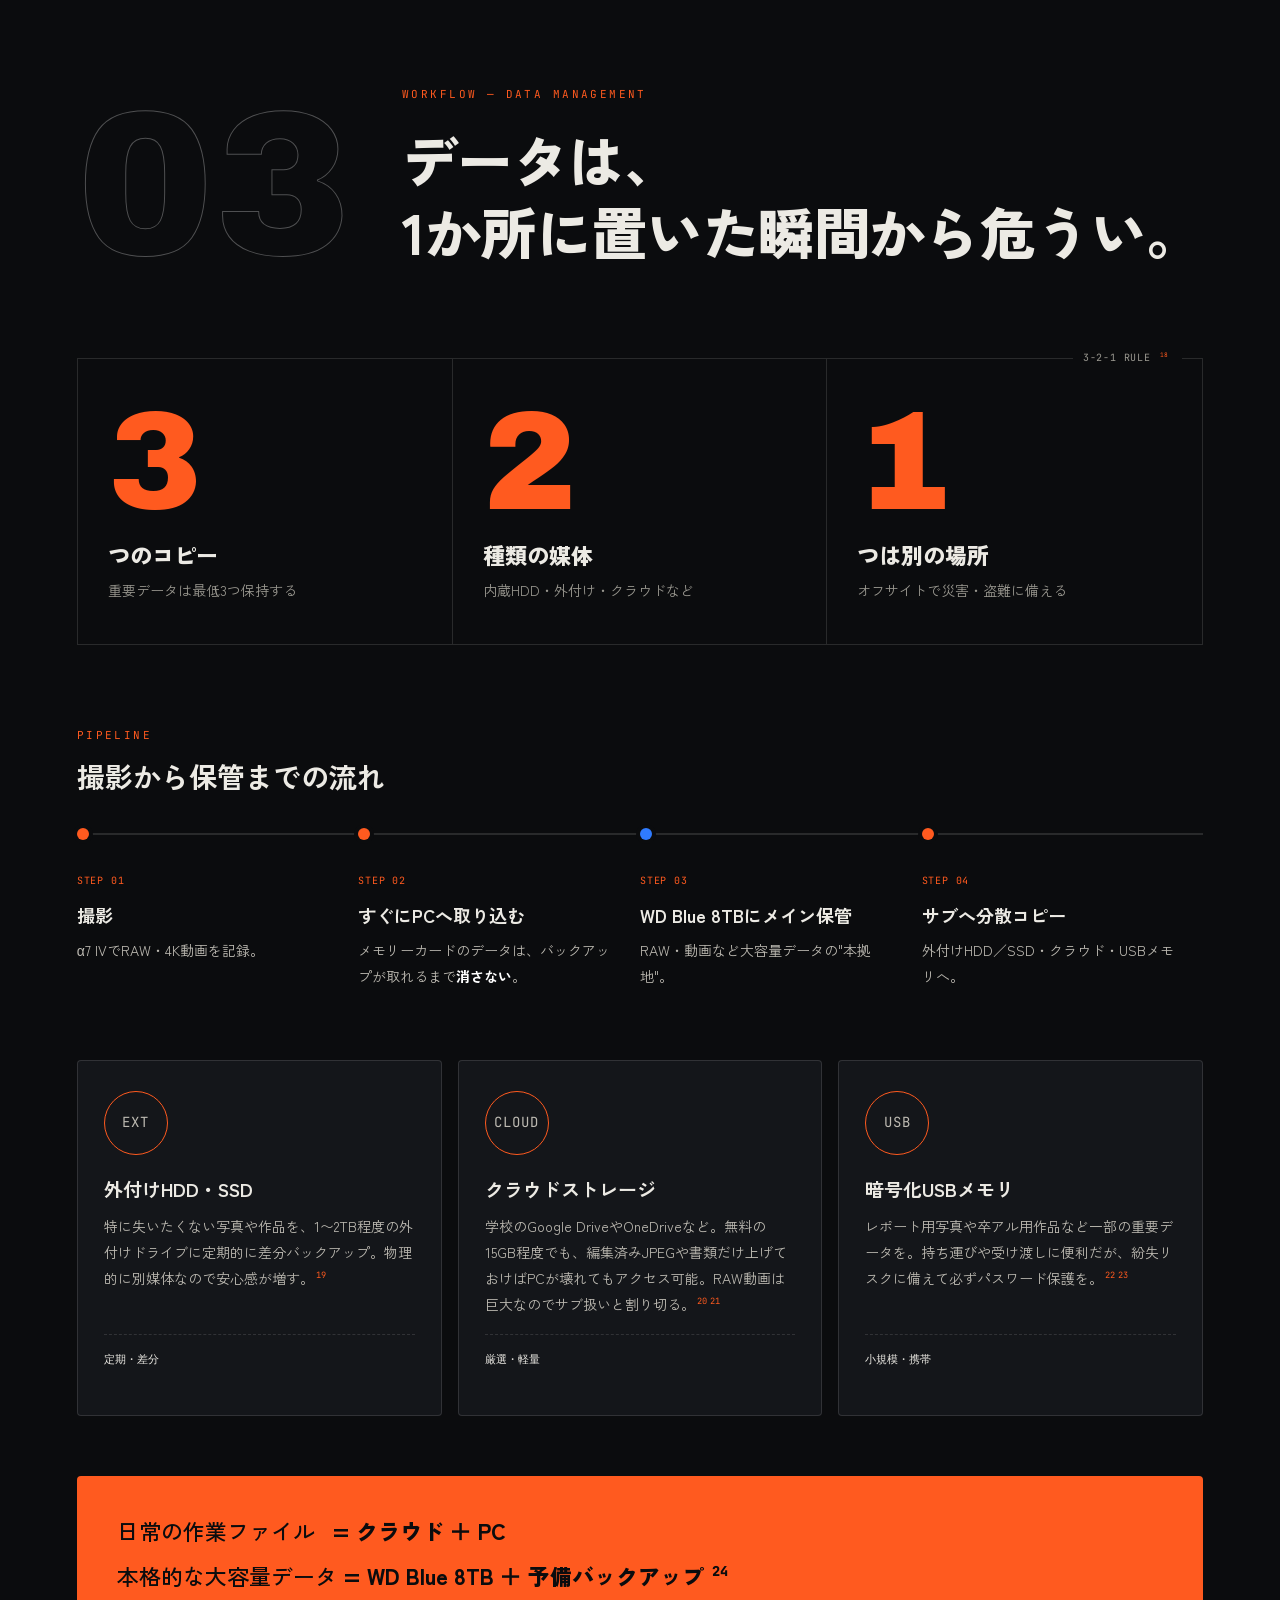
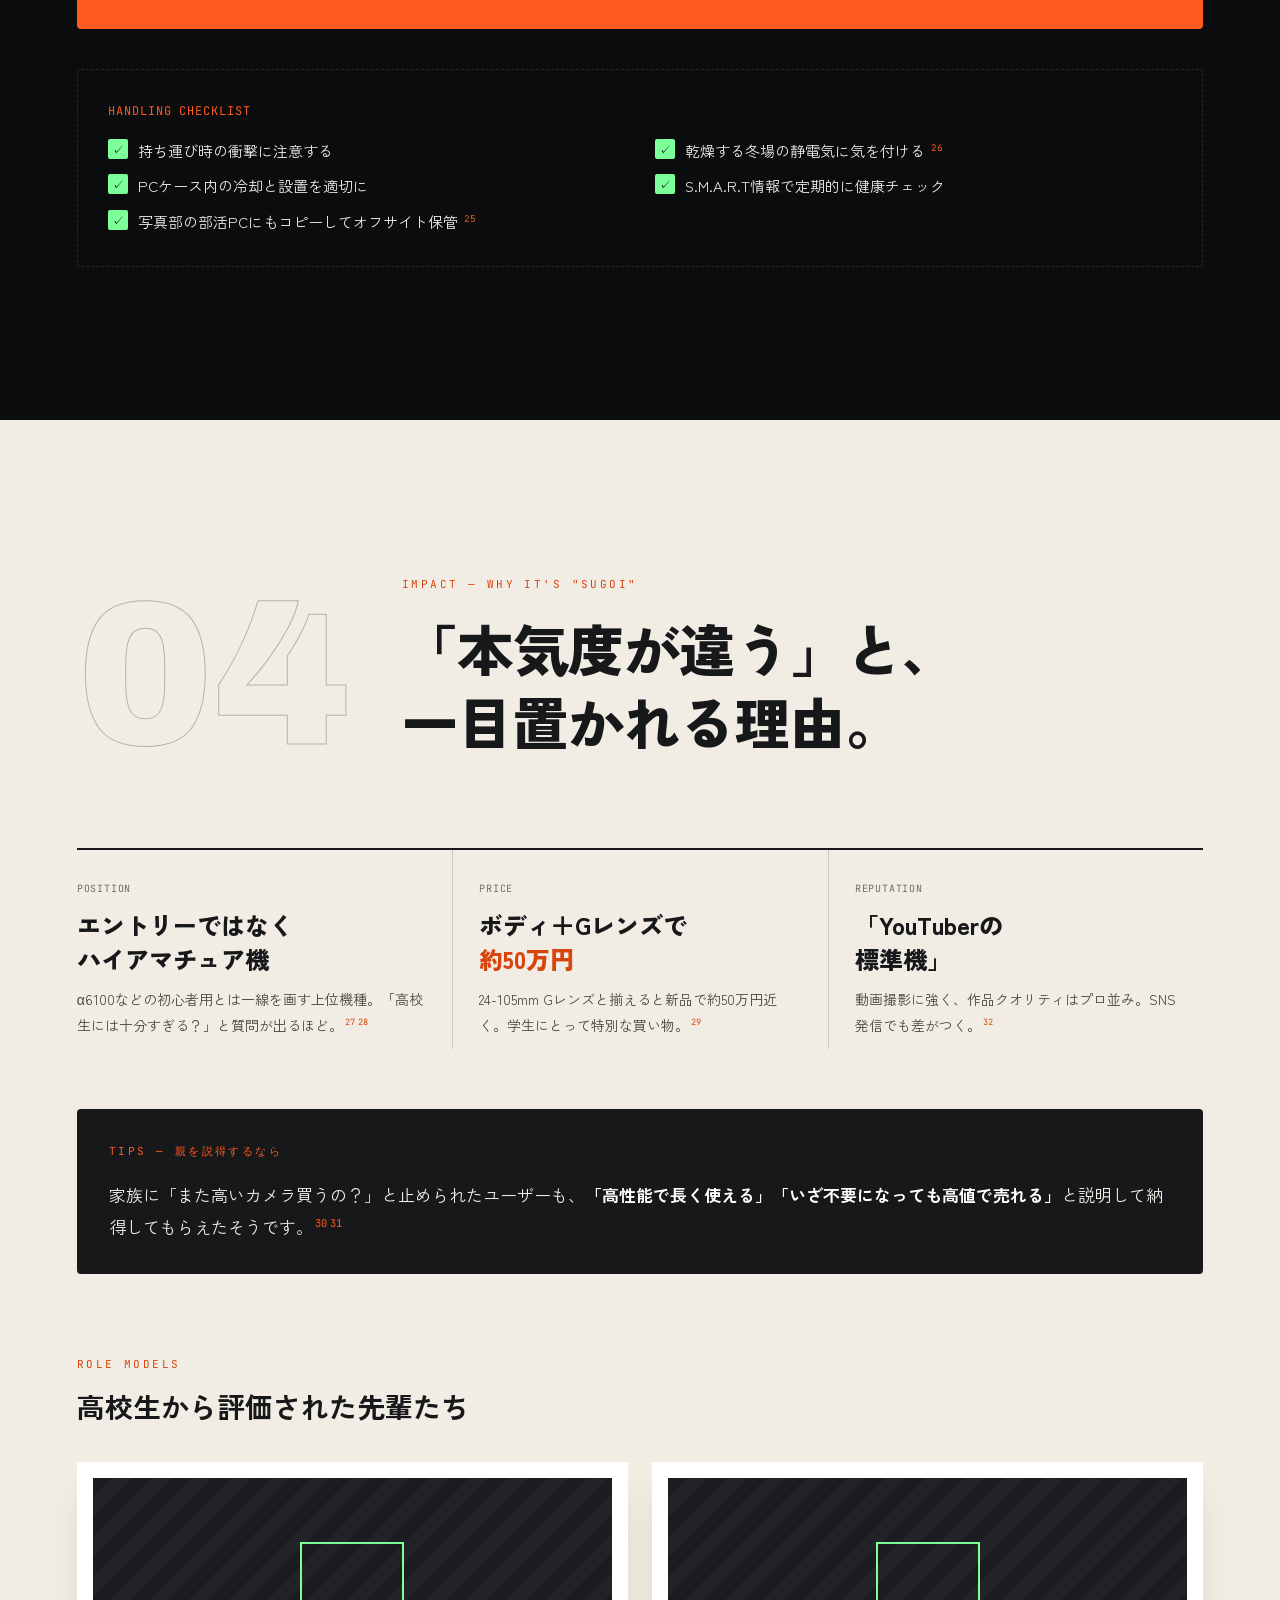
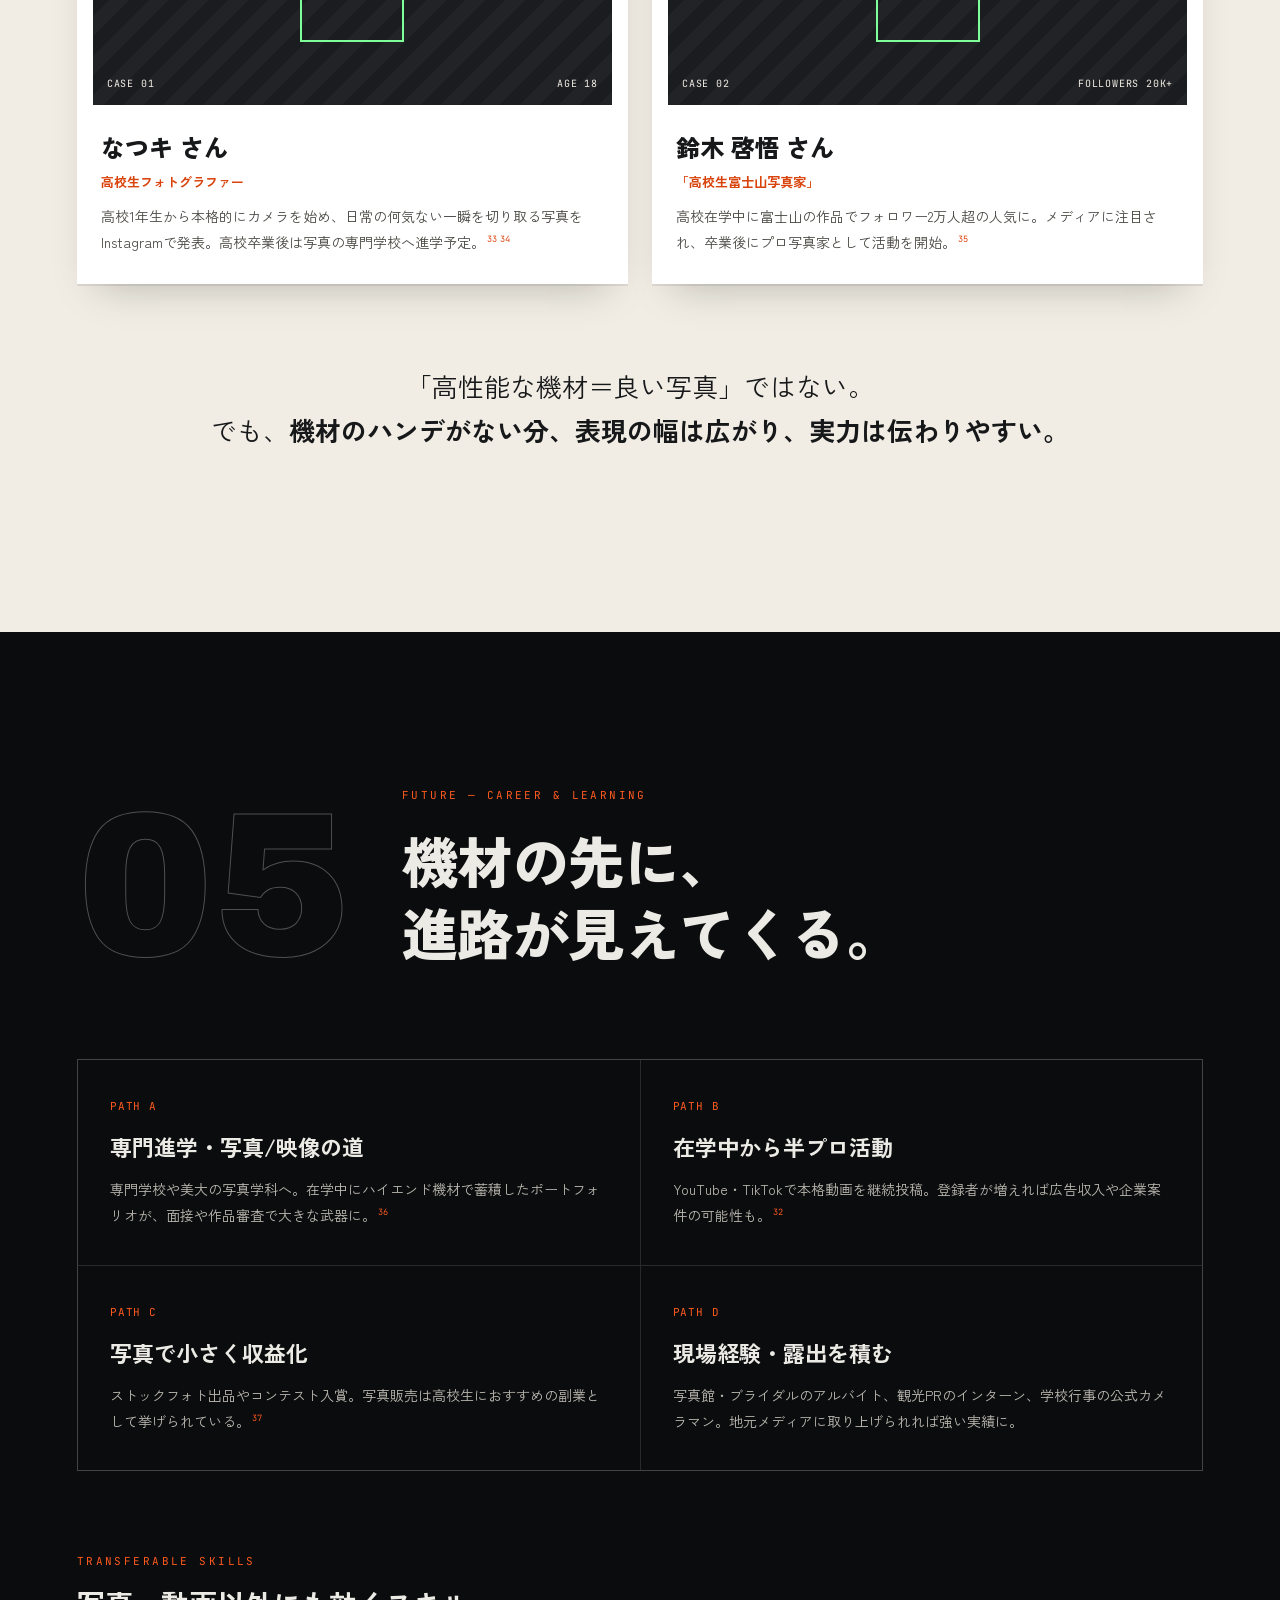
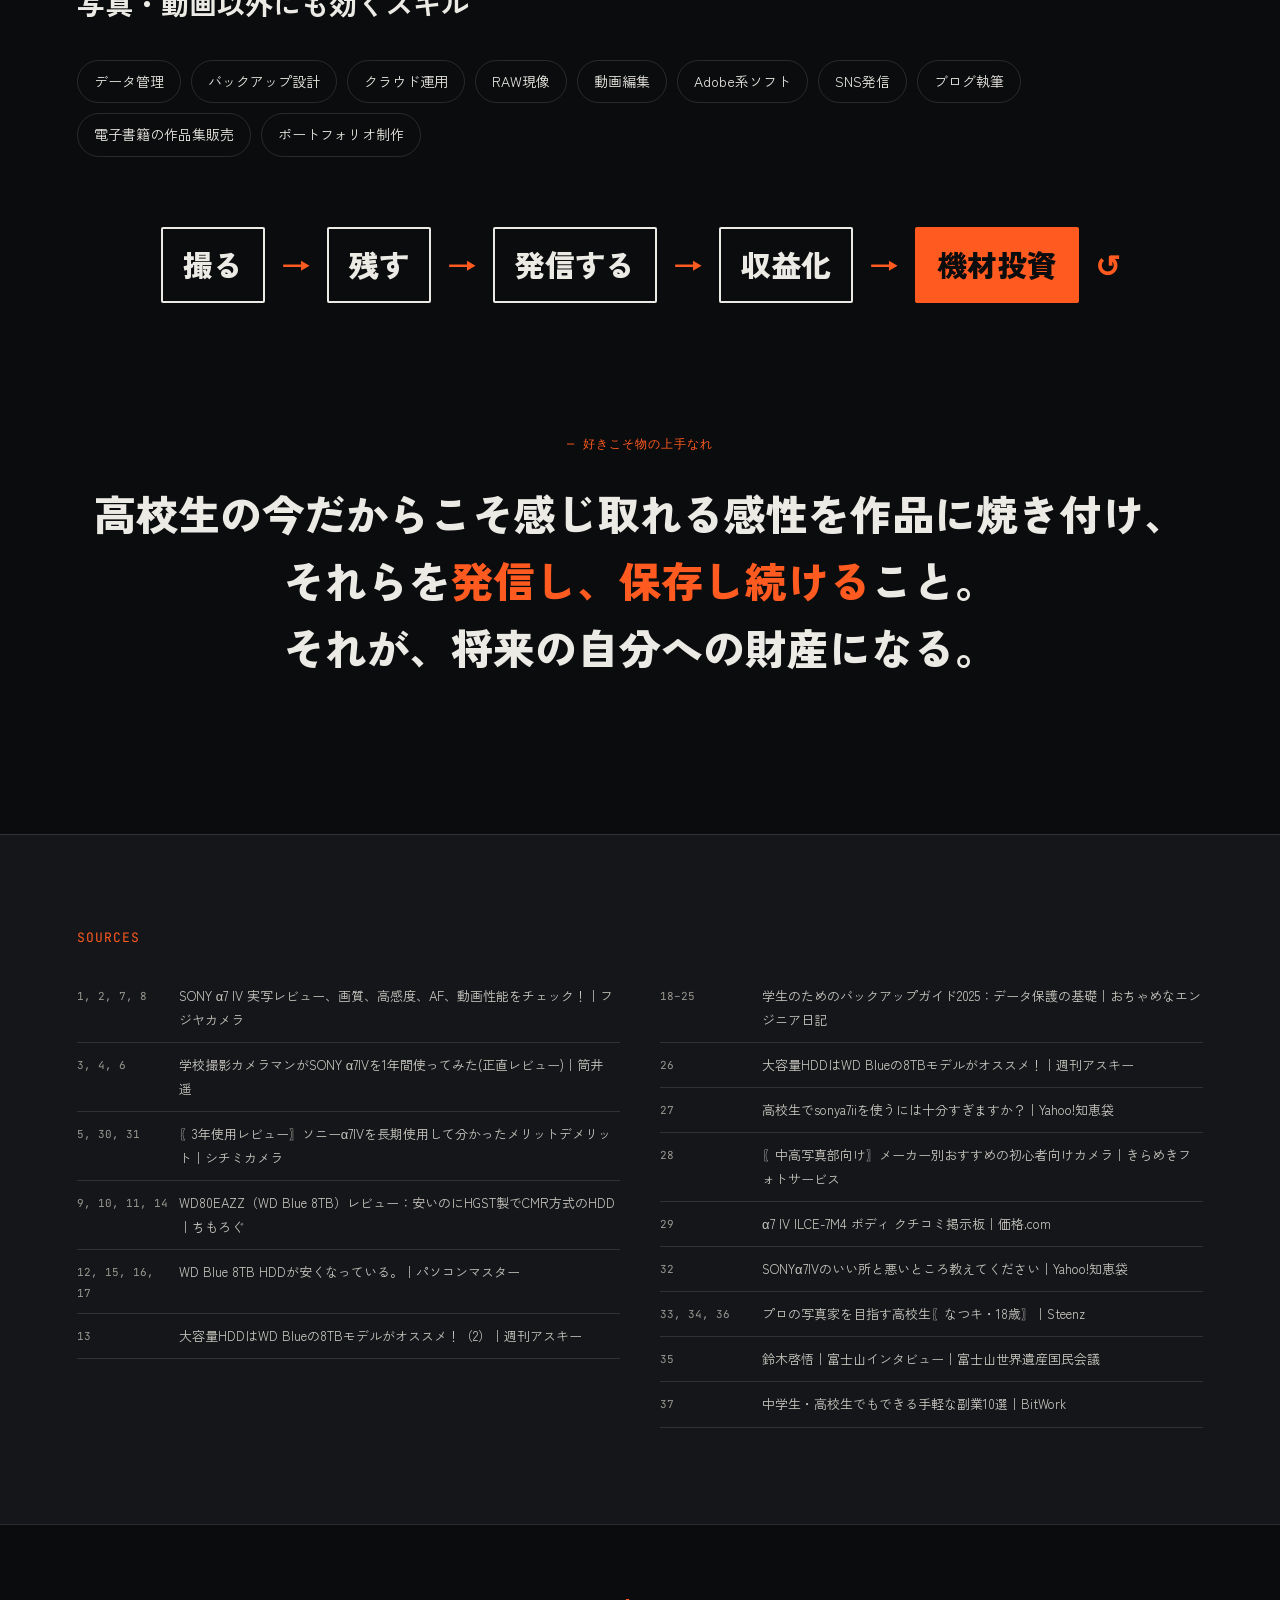
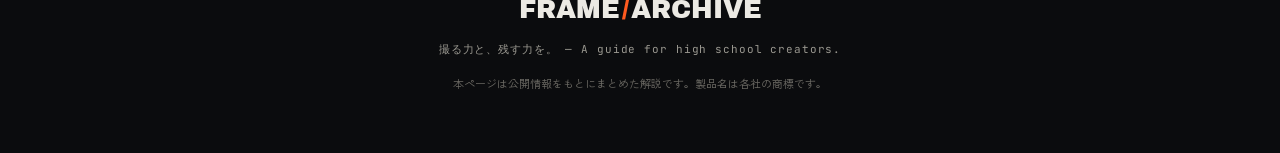
==== commit c8288f76: "feat(site): FRAME/ARCHIVE — design-directed one-page site for α7 IV × WD Blue 8TB report (Agent E) -" ====
--- a/index.html
+++ b/index.html
@@ -5,6 +5,7 @@
 <meta name="viewport" content="width=device-width, initial-scale=1.0">
 <title>FRAME / ARCHIVE — 高校生がSony α7 IVとWD Blue 8TBを活用する将来性</title>
 <meta name="description" content="Sony α7 IVとWD Blue 8TBを高校生が使いこなすための性能解説・データ管理術・将来展望をまとめたガイド。">
+<link rel="icon" href="data:image/svg+xml,%3Csvg xmlns=%22http://www.w3.org/2000/svg%22 viewBox=%220 0 16 16%22%3E%3Ccircle cx=%228%22 cy=%228%22 r=%225%22 fill=%22%23ff5a1f%22/%3E%3C/svg%3E">
 <link rel="preconnect" href="https://fonts.googleapis.com">
 <link rel="preconnect" href="https://fonts.gstatic.com" crossorigin>
 <link href="https://fonts.googleapis.com/css2?family=Zen+Kaku+Gothic+New:wght@400;500;700;900&family=JetBrains+Mono:wght@400;600&family=Archivo+Black&display=swap" rel="stylesheet">
@@ -46,7 +47,7 @@
     <h1 class="hero__title">
       <span class="line">撮る力と、</span>
       <span class="line">残す力を、</span>
-      <span class="line accent">17歳で手に入れる。</span>
+      <span class="line accent">17歳で<br class="sp">手に入れる。</span>
     </h1>
     <p class="hero__lead">
       高校生が <strong>Sony α7 IV</strong> と <strong>WD Blue 8TB</strong> を活用する将来性と、現実的な活用法。<br>
@@ -214,12 +215,8 @@
       </div>
     </div>
 
-    <div class="sim__bar" aria-hidden="true">
-      <span class="sim__bar-photo" id="barPhoto"></span>
-      <span class="sim__bar-video" id="barVideo"></span>
-    </div>
-
-    <div class="sim__result">
+
+    <div class="sim__result" style="margin-top:28px">
       <div>
         <p class="mono">RAW PHOTOS</p>
         <p class="sim__num"><span id="outPhotos">0</span><small>枚</small></p>
--- a/css/style.css
+++ b/css/style.css
@@ -1,218 +1,369 @@
+/* =========================================================
+   FRAME / ARCHIVE — Design System
+   Concept: "Viewfinder & Platter"
+   - Dark ink base (camera body) / Signal orange (REC) / WD blue (storage)
+   - Mono HUD typography for technical data, heavy Gothic for headlines
+   ========================================================= */
 :root {
-  --bg: #0b0d12;
-  --bg2: #12151d;
-  --card: #181c26;
-  --line: #262b38;
-  --text: #e8eaf0;
-  --muted: #9aa1b2;
-  --accent: #ff7a1a;
-  --accent2: #3fa9ff;
-  --radius: 16px;
-}
-* { box-sizing: border-box; margin: 0; padding: 0; }
-html { scroll-behavior: smooth; scroll-padding-top: 70px; }
+  --ink: #0b0c0e;
+  --ink-2: #14161a;
+  --ink-3: #1d2026;
+  --line: rgba(255,255,255,.12);
+  --text: #eceae4;
+  --muted: #9a9890;
+  --rec: #ff5a1f;
+  --rec-soft: rgba(255,90,31,.14);
+  --blue: #2f7bff;
+  --blue-deep: #0a1a3a;
+  --paper: #f1ede4;
+  --paper-ink: #17181a;
+  --radius: 4px;
+  --max: 1200px;
+  --f-jp: "Zen Kaku Gothic New", "Hiragino Sans", "Noto Sans JP", sans-serif;
+  --f-mono: "JetBrains Mono", ui-monospace, monospace;
+  --f-display: "Archivo Black", var(--f-jp);
+}
+
+*, *::before, *::after { box-sizing: border-box; }
+html { scroll-behavior: smooth; scroll-padding-top: 72px; overflow-x: clip; }
 body {
-  font-family: "Inter", "Noto Sans JP", system-ui, sans-serif;
-  background: var(--bg); color: var(--text); line-height: 1.85; font-size: 16px;
-}
-a { color: var(--accent2); text-decoration: none; }
-sup a { font-size: .7em; color: var(--muted); }
-sup a:hover { color: var(--accent); }
-.container { width: min(1120px, 92%); margin: 0 auto; }
-.small { font-size: .85rem; color: var(--muted); }
-.center { text-align: center; }
-.note { font-size: .82rem; color: var(--muted); margin-top: .8rem; }
-
-/* header */
-.site-header {
-  position: fixed; inset: 0 0 auto 0; z-index: 50;
-  background: rgba(11,13,18,.75); backdrop-filter: blur(12px);
-  border-bottom: 1px solid transparent; transition: border-color .3s;
-}
-.site-header.scrolled { border-color: var(--line); }
-.nav-wrap { display: flex; align-items: center; justify-content: space-between; height: 64px; }
-.logo { font-weight: 800; font-size: 1.2rem; color: var(--text); letter-spacing: .02em; }
-.logo span { color: var(--accent); }
-.nav { display: flex; gap: 1.6rem; }
-.nav a { color: var(--muted); font-size: .92rem; font-weight: 500; transition: color .2s; }
-.nav a:hover, .nav a.active { color: var(--text); }
-.nav-toggle { display: none; background: none; border: 0; cursor: pointer; width: 32px; height: 24px; position: relative; }
-.nav-toggle span { display: block; height: 2px; background: var(--text); margin: 5px 0; transition: .3s; }
-
-/* hero */
-.hero { position: relative; min-height: 100vh; display: flex; align-items: center; overflow: hidden; padding: 110px 0 70px; }
-.hero-bg { position: absolute; inset: 0; background:
-  radial-gradient(circle at 80% 30%, rgba(255,122,26,.18), transparent 45%),
-  radial-gradient(circle at 15% 80%, rgba(63,169,255,.15), transparent 45%); }
-.aperture {
-  position: absolute; right: -120px; top: 50%; width: 620px; height: 620px; transform: translateY(-50%);
-  border-radius: 50%;
-  background: repeating-conic-gradient(from 0deg, rgba(255,255,255,.05) 0 20deg, transparent 20deg 45deg);
-  border: 1px solid rgba(255,255,255,.08);
-  animation: spin 60s linear infinite;
-  mask: radial-gradient(circle, transparent 28%, #000 29%);
-  -webkit-mask: radial-gradient(circle, transparent 28%, #000 29%);
-}
-@keyframes spin { to { transform: translateY(-50%) rotate(360deg); } }
-.hero-inner { position: relative; }
-.eyebrow { color: var(--accent); font-weight: 600; letter-spacing: .25em; font-size: .8rem; margin-bottom: 1rem; }
-.hero h1 { font-size: clamp(1.9rem, 5vw, 3.6rem); line-height: 1.3; font-weight: 900; }
-.hero h1 em { font-style: normal; background: linear-gradient(90deg, var(--accent), #ffc04d); -webkit-background-clip: text; background-clip: text; color: transparent; }
-.lead { color: var(--muted); margin: 1.4rem 0 2.2rem; font-size: 1.05rem; max-width: 640px; }
-.hero-stats { display: grid; grid-template-columns: repeat(4, minmax(0, 160px)); gap: 1rem; margin-bottom: 2.4rem; }
-.stat { background: rgba(255,255,255,.04); border: 1px solid var(--line); border-radius: 14px; padding: 1rem; }
-.stat strong { display: block; font-size: 1.9rem; font-weight: 800; line-height: 1.1; }
-.stat strong small { font-size: .9rem; }
-.stat span { font-size: .78rem; color: var(--muted); line-height: 1.4; display: block; margin-top: .4rem; }
-.btn { display: inline-block; background: var(--accent); color: #111; font-weight: 700; padding: .85rem 1.8rem; border-radius: 999px; transition: transform .2s, box-shadow .2s; }
-.btn:hover { transform: translateY(-2px); box-shadow: 0 10px 30px rgba(255,122,26,.35); }
-
-/* sections */
-.section { padding: 100px 0; }
-.section.alt { background: var(--bg2); }
-.section-head { margin-bottom: 3rem; }
-.section-head .num { font-family: "Inter"; font-weight: 800; color: var(--accent); font-size: .9rem; letter-spacing: .2em; }
-.section-head h2 { font-size: clamp(1.5rem, 3.2vw, 2.3rem); font-weight: 900; line-height: 1.4; margin: .3rem 0 .6rem; }
-.section-head p { color: var(--muted); }
-
-.grid.cards { display: grid; grid-template-columns: repeat(3, 1fr); gap: 1.3rem; }
-.card { background: var(--card); border: 1px solid var(--line); border-radius: var(--radius); padding: 1.6rem; transition: transform .25s, border-color .25s; }
-.card:hover { transform: translateY(-4px); border-color: rgba(255,122,26,.5); }
-.card .icon { font-size: 1.8rem; margin-bottom: .6rem; }
-.card h3 { font-size: 1.08rem; margin-bottom: .5rem; }
-.card p { color: var(--muted); font-size: .93rem; }
-
-.quote { margin-top: 2.5rem; border-left: 4px solid var(--accent); padding: 1.2rem 1.6rem; background: rgba(255,122,26,.07); border-radius: 0 var(--radius) var(--radius) 0; font-size: 1.05rem; }
-
-.split { display: grid; grid-template-columns: 1.1fr 1fr; gap: 2.5rem; align-items: start; }
-.split p { margin-bottom: 1rem; }
-.accent { color: var(--accent); margin-bottom: 1rem; font-size: 1.25rem; }
-.checks { list-style: none; margin-top: 1.2rem; }
-.checks li { padding-left: 1.8rem; position: relative; margin-bottom: .5rem; }
-.checks li::before { content: "✓"; position: absolute; left: 0; color: var(--accent); font-weight: 800; }
-
-.spec { background: var(--card); border: 1px solid var(--line); border-radius: var(--radius); padding: 1.8rem; }
-.spec h3 { margin-bottom: 1rem; }
-.spec h4 { margin: 1.5rem 0 .8rem; font-size: .95rem; }
-.spec dl div { display: flex; justify-content: space-between; padding: .55rem 0; border-bottom: 1px dashed var(--line); }
-.spec dt { color: var(--muted); }
-.spec dd { font-weight: 700; }
-.bars .bar { display: grid; grid-template-columns: 80px 1fr 80px; align-items: center; gap: .7rem; margin-bottom: .7rem; font-size: .85rem; }
-.bars .bar b { text-align: right; }
-.track { height: 10px; background: var(--line); border-radius: 99px; overflow: hidden; }
-.track i { display: block; height: 100%; width: 0; background: linear-gradient(90deg, var(--accent2), var(--accent)); border-radius: 99px; transition: width 1.4s cubic-bezier(.2,.8,.2,1); }
-.visible .track i { width: var(--w); }
-
-/* calc */
-.calc { display: grid; grid-template-columns: 1fr 1fr; gap: 2rem; background: var(--card); border: 1px solid var(--line); border-radius: var(--radius); padding: 2rem; }
-.calc-inputs label { display: block; margin-bottom: 1.4rem; font-weight: 500; font-size: .95rem; }
-.calc-inputs output { color: var(--accent); font-weight: 800; margin: 0 .2rem; }
-select, input[type=range] { width: 100%; margin-top: .5rem; }
-select { background: var(--bg); color: var(--text); border: 1px solid var(--line); border-radius: 10px; padding: .7rem; font: inherit; }
-input[type=range] { accent-color: var(--accent); }
-.calc-result { display: flex; flex-direction: column; align-items: center; }
-.ring { position: relative; width: 200px; height: 200px; }
-.ring svg { width: 100%; height: 100%; transform: rotate(-90deg); }
-.ring circle { fill: none; stroke-width: 10; }
-.ring-bg { stroke: var(--line); }
-.ring-fg { stroke: var(--accent); stroke-linecap: round; stroke-dasharray: 326.7; stroke-dashoffset: 326.7; transition: stroke-dashoffset .6s; }
-.ring-text { position: absolute; inset: 0; display: flex; flex-direction: column; align-items: center; justify-content: center; text-align: center; }
-.ring-text strong { font-size: 1.7rem; font-weight: 800; line-height: 1.2; }
-.ring-text span { font-size: .8rem; color: var(--muted); }
-.result-list { list-style: none; width: 100%; margin-top: 1.5rem; }
-.result-list li { display: flex; justify-content: space-between; padding: .5rem 0; border-bottom: 1px solid var(--line); font-size: .92rem; }
-.result-list b { color: var(--accent); }
-
-/* backup */
-.rule321 { display: grid; grid-template-columns: repeat(3, 1fr); gap: 1.3rem; }
-.rule321 .r { text-align: center; background: var(--card); border: 1px solid var(--line); border-radius: var(--radius); padding: 1.8rem 1rem; }
-.rule321 strong { display: block; font-size: 3.6rem; font-weight: 900; line-height: 1; background: linear-gradient(180deg, var(--accent), #ffc04d); -webkit-background-clip: text; background-clip: text; color: transparent; }
-.rule321 span { color: var(--muted); }
-.rule321 + p { margin: .8rem 0 3rem; }
-.flow-title { margin-bottom: 1.2rem; font-size: 1.2rem; }
-.flow { list-style: none; display: grid; grid-template-columns: repeat(5, 1fr); gap: .8rem; margin-bottom: 2.5rem; counter-reset: f; }
-.flow li { position: relative; background: var(--card); border: 1px solid var(--line); border-radius: 14px; padding: 1.2rem 1rem; font-size: .84rem; color: var(--muted); }
-.flow li b { display: block; color: var(--text); font-size: 1rem; margin-bottom: .3rem; }
-.flow li span { display: inline-grid; place-items: center; width: 28px; height: 28px; border-radius: 50%; background: var(--accent); color: #111; font-weight: 800; font-size: .85rem; margin-bottom: .5rem; }
-.flow li:not(:last-child)::after { content: "→"; position: absolute; right: -.75rem; top: 50%; transform: translateY(-50%); color: var(--accent); font-weight: 800; z-index: 1; }
-.grid.cards.three { grid-template-columns: repeat(3, 1fr); }
-.tips, .checklist { margin-top: 2rem; background: var(--card); border: 1px solid var(--line); border-radius: var(--radius); padding: 1.8rem; }
-.tips h3, .checklist h3 { margin-bottom: .8rem; }
-.tips ul { display: grid; grid-template-columns: 1fr 1fr; gap: .4rem 2rem; padding-left: 1.2rem; color: var(--muted); }
-#checklist { margin: 1rem 0; display: grid; gap: .5rem; }
-#checklist label { display: flex; gap: .8rem; align-items: center; padding: .7rem 1rem; background: var(--bg); border: 1px solid var(--line); border-radius: 10px; cursor: pointer; transition: border-color .2s; }
-#checklist label:hover { border-color: var(--accent); }
-#checklist input { accent-color: var(--accent); width: 18px; height: 18px; }
-#checklist input:checked + span { color: var(--muted); text-decoration: line-through; }
-.progress { height: 8px; background: var(--line); border-radius: 99px; overflow: hidden; margin: 1rem 0 .5rem; }
-.progress i { display: block; height: 100%; width: 0; background: linear-gradient(90deg, var(--accent2), var(--accent)); transition: width .4s; }
-
-/* cases */
-.price-box { background: linear-gradient(135deg, rgba(255,122,26,.15), rgba(63,169,255,.1)); border: 1px solid var(--line); border-radius: var(--radius); padding: 1.6rem; margin-bottom: 1.5rem; text-align: center; }
-.price-box span { display: block; color: var(--muted); font-size: .9rem; }
-.price-box strong { display: block; font-size: 2.6rem; font-weight: 900; }
-.price-box small { color: var(--muted); }
-.people { display: grid; gap: 1rem; }
-.person { display: flex; gap: 1.1rem; background: var(--card); border: 1px solid var(--line); border-radius: var(--radius); padding: 1.4rem; }
-.avatar { flex: 0 0 56px; height: 56px; border-radius: 50%; display: grid; place-items: center; font-weight: 900; font-size: 1.3rem; background: linear-gradient(135deg, var(--accent), var(--accent2)); color: #fff; }
-.person h3 { font-size: 1.05rem; margin-bottom: .3rem; }
-.person p { color: var(--muted); font-size: .92rem; }
-
-/* future */
-.tab-buttons { display: flex; flex-wrap: wrap; gap: .5rem; margin-bottom: 1.2rem; }
-.tab-buttons button { background: var(--card); color: var(--muted); border: 1px solid var(--line); border-radius: 999px; padding: .6rem 1.2rem; cursor: pointer; font: inherit; font-size: .92rem; transition: .2s; }
-.tab-buttons button.active, .tab-buttons button:hover { background: var(--accent); color: #111; border-color: var(--accent); font-weight: 700; }
-.tab-panel { display: none; background: var(--card); border: 1px solid var(--line); border-radius: var(--radius); padding: 2rem; animation: fade .4s; }
-.tab-panel.active { display: block; }
-.tab-panel h3 { margin-bottom: .8rem; color: var(--accent); }
-.tab-panel p { color: var(--muted); }
-@keyframes fade { from { opacity: 0; transform: translateY(8px); } }
-.cycle { display: flex; flex-wrap: wrap; align-items: center; justify-content: center; gap: .8rem; margin: 3rem 0; }
-.cycle div { background: var(--card); border: 1px solid var(--accent); border-radius: 999px; padding: .6rem 1.3rem; font-weight: 700; font-size: .92rem; }
-.cycle span { color: var(--accent); font-weight: 800; font-size: 1.3rem; }
-.closing { text-align: center; padding: 3rem 1rem; border-top: 1px solid var(--line); }
-.closing .big { font-size: clamp(1.5rem, 3.5vw, 2.4rem); font-weight: 900; margin-bottom: 1rem; }
-.closing p { color: var(--muted); }
-
-/* sources */
-.sources { padding: 60px 0; }
-details { background: var(--card); border: 1px solid var(--line); border-radius: var(--radius); padding: 1.2rem 1.6rem; }
-summary { cursor: pointer; font-weight: 700; }
-details ol { list-style: none; margin-top: 1rem; font-size: .88rem; }
-details li { padding: .35rem 0; border-bottom: 1px dashed var(--line); }
-details li b { color: var(--muted); font-weight: 500; margin-right: .5rem; }
-
-.footer { padding: 2.5rem 0; text-align: center; border-top: 1px solid var(--line); color: var(--muted); font-size: .9rem; }
-.to-top { position: fixed; right: 1.2rem; bottom: 1.2rem; width: 46px; height: 46px; border-radius: 50%; border: 0; background: var(--accent); color: #111; font-size: 1.2rem; font-weight: 800; cursor: pointer; opacity: 0; pointer-events: none; transition: opacity .3s; }
-.to-top.show { opacity: 1; pointer-events: auto; }
-
-/* reveal */
-.reveal { opacity: 0; transform: translateY(24px); transition: opacity .7s, transform .7s; }
-.reveal.visible { opacity: 1; transform: none; }
-
-/* responsive */
-@media (max-width: 900px) {
-  .grid.cards, .grid.cards.three { grid-template-columns: 1fr 1fr; }
-  .split, .calc { grid-template-columns: 1fr; }
+  margin: 0;
+  background: var(--ink);
+  color: var(--text);
+  font-family: var(--f-jp);
+  font-size: 16px;
+  line-height: 1.85;
+  -webkit-font-smoothing: antialiased;
+  overflow-x: hidden;
+}
+body::before { /* film grain */
+  content: ""; position: fixed; inset: 0; pointer-events: none; z-index: 100; opacity: .06;
+  background-image: url("data:image/svg+xml,%3Csvg xmlns='http://www.w3.org/2000/svg' width='160' height='160'%3E%3Cfilter id='n'%3E%3CfeTurbulence type='fractalNoise' baseFrequency='.9' numOctaves='2'/%3E%3C/filter%3E%3Crect width='100%25' height='100%25' filter='url(%23n)'/%3E%3C/svg%3E");
+}
+a { color: inherit; }
+img { max-width: 100%; }
+.mono { font-family: var(--f-mono); letter-spacing: .08em; }
+sup { font-size: .62em; margin-left: 2px; }
+sup a { color: var(--rec); text-decoration: none; margin-right: 3px; font-family: var(--f-mono); }
+sup a:hover { text-decoration: underline; }
+strong { color: #fff; font-weight: 700; }
+em { font-style: normal; color: var(--rec); }
+
+/* ---------- HUD ---------- */
+.hud {
+  position: fixed; top: 0; left: 0; right: 0; z-index: 50;
+  display: flex; align-items: center; justify-content: space-between; gap: 24px;
+  padding: 14px clamp(16px, 4vw, 40px);
+  background: linear-gradient(to bottom, rgba(11,12,14,.92), rgba(11,12,14,.6));
+  backdrop-filter: blur(10px);
+  border-bottom: 1px solid var(--line);
+}
+.hud__logo { font-family: var(--f-display); text-decoration: none; font-size: 17px; letter-spacing: .04em; display: flex; align-items: center; gap: 10px; }
+.slash { color: var(--rec); margin: 0 2px; }
+.rec-dot { width: 9px; height: 9px; border-radius: 50%; background: var(--rec); box-shadow: 0 0 12px var(--rec); animation: blink 1.4s steps(2) infinite; }
+@keyframes blink { 50% { opacity: .2; } }
+.hud__nav { display: flex; gap: 4px; }
+.hud__nav a {
+  font-family: var(--f-mono); font-size: 11px; letter-spacing: .14em; text-decoration: none;
+  padding: 6px 12px; border: 1px solid transparent; border-radius: 2px; color: var(--muted); transition: .25s;
+}
+.hud__nav a span { color: var(--rec); margin-right: 6px; }
+.hud__nav a:hover, .hud__nav a.is-active { color: var(--text); border-color: var(--line); background: rgba(255,255,255,.04); }
+.hud__meta { font-size: 11px; color: var(--muted); white-space: nowrap; }
+
+/* ---------- HERO ---------- */
+.hero {
+  position: relative; min-height: 100vh; min-height: 100svh;
+  display: grid; place-items: center;
+  padding: 120px clamp(20px, 6vw, 80px) 100px;
+  background:
+    radial-gradient(ellipse 60% 50% at 70% 40%, rgba(255,90,31,.12), transparent 70%),
+    radial-gradient(ellipse 50% 50% at 20% 80%, rgba(47,123,255,.12), transparent 70%),
+    var(--ink);
+  overflow: hidden;
+}
+.hero::after { /* rule of thirds grid */
+  content: ""; position: absolute; inset: 9vh 6vw; pointer-events: none;
+  background:
+    linear-gradient(to right, transparent calc(33.33% - .5px), var(--line) calc(33.33% - .5px), var(--line) calc(33.33% + .5px), transparent calc(33.33% + .5px), transparent calc(66.66% - .5px), var(--line) calc(66.66% - .5px), var(--line) calc(66.66% + .5px), transparent calc(66.66% + .5px)),
+    linear-gradient(to bottom, transparent calc(33.33% - .5px), var(--line) calc(33.33% - .5px), var(--line) calc(33.33% + .5px), transparent calc(33.33% + .5px), transparent calc(66.66% - .5px), var(--line) calc(66.66% - .5px), var(--line) calc(66.66% + .5px), transparent calc(66.66% + .5px));
+  opacity: .5;
+}
+.viewfinder { position: absolute; inset: 9vh 6vw; pointer-events: none; z-index: 1; }
+.vf-corner { position: absolute; width: 34px; height: 34px; border: 2px solid rgba(255,255,255,.7); }
+.vf-corner.tl { top: 0; left: 0; border-right: 0; border-bottom: 0; }
+.vf-corner.tr { top: 0; right: 0; border-left: 0; border-bottom: 0; }
+.vf-corner.bl { bottom: 0; left: 0; border-right: 0; border-top: 0; }
+.vf-corner.br { bottom: 0; right: 0; border-left: 0; border-top: 0; }
+.vf-top, .vf-bottom { position: absolute; left: 50px; right: 50px; display: flex; gap: 22px; font-size: 11px; color: rgba(255,255,255,.75); }
+.vf-top { top: 10px; } .vf-bottom { bottom: 10px; justify-content: center; }
+.vf-top .rec { color: var(--rec); display: flex; align-items: center; gap: 6px; }
+.vf-top .rec i { width: 7px; height: 7px; border-radius: 50%; background: var(--rec); animation: blink 1s steps(2) infinite; }
+.vf-battery { color: #7dff9a; }
+.af-box {
+  position: absolute; width: 84px; height: 84px; left: 62%; top: 30%;
+  transition: left .9s cubic-bezier(.7,0,.2,1), top .9s cubic-bezier(.7,0,.2,1);
+}
+.af-box span { position: absolute; width: 16px; height: 16px; border: 2px solid #7dff9a; }
+.af-box span:nth-child(1){ top:0; left:0; border-right:0; border-bottom:0; }
+.af-box span:nth-child(2){ top:0; right:0; border-left:0; border-bottom:0; }
+.af-box span:nth-child(3){ bottom:0; left:0; border-right:0; border-top:0; }
+.af-box span:nth-child(4){ bottom:0; right:0; border-left:0; border-top:0; }
+.af-box.lock span { border-color: var(--rec); }
+
+.hero__inner { position: relative; z-index: 2; max-width: var(--max); width: 100%; }
+.eyebrow { font-size: 11px; color: var(--rec); letter-spacing: .22em; margin: 0 0 18px; }
+.hero__title { font-weight: 900; font-size: clamp(42px, 8.4vw, 118px); line-height: 1.08; letter-spacing: -.02em; margin: 0 0 30px; }
+.hero__title .line { display: block; opacity: 0; transform: translateY(40px); animation: rise .9s cubic-bezier(.2,.8,.2,1) forwards; }
+.hero__title .line:nth-child(2) { animation-delay: .12s; }
+.hero__title .line:nth-child(3) { animation-delay: .24s; }
+.hero__title .accent { color: transparent; -webkit-text-stroke: 1.5px var(--text); }
+@keyframes rise { to { opacity: 1; transform: none; } }
+.hero__lead { max-width: 640px; color: #c9c7bf; font-size: clamp(14px, 1.5vw, 17px); margin: 0 0 44px; opacity: 0; animation: rise .9s .4s forwards; }
+.hero__duo { display: flex; align-items: stretch; gap: 16px; flex-wrap: wrap; opacity: 0; animation: rise .9s .55s forwards; }
+.duo-card { padding: 18px 26px; border: 1px solid var(--line); background: rgba(20,22,26,.7); backdrop-filter: blur(6px); min-width: 230px; border-radius: var(--radius); }
+.duo-card p { margin: 0; font-size: 12px; color: var(--muted); }
+.duo-card p.mono { font-size: 10px; letter-spacing: .25em; }
+.duo-card.cam p.mono { color: var(--rec); }
+.duo-card.hdd p.mono { color: var(--blue); }
+.duo-card h2 { font-family: var(--f-display); font-size: 30px; margin: 4px 0; letter-spacing: .01em; line-height: 1.2; }
+.duo-plus { display: grid; place-items: center; font-family: var(--f-display); font-size: 28px; color: var(--muted); }
+.scroll-cue { position: absolute; bottom: 20px; left: 50%; transform: translateX(-50%); z-index: 3; font-size: 10px; text-decoration: none; color: var(--muted); display: flex; flex-direction: column; align-items: center; gap: 8px; }
+.scroll-cue span { width: 1px; height: 36px; background: linear-gradient(var(--rec), transparent); animation: drip 1.8s infinite; transform-origin: top; }
+@keyframes drip { 0% { transform: scaleY(0); } 60% { transform: scaleY(1); } 100% { transform: scaleY(1); opacity: 0; } }
+
+/* ---------- MARQUEE ---------- */
+.marquee { overflow: hidden; border-block: 1px solid var(--line); background: var(--rec); color: var(--ink); }
+.marquee__track { display: flex; width: max-content; gap: 28px; padding: 12px 0; font-size: 13px; font-weight: 600; animation: scroll 32s linear infinite; }
+@keyframes scroll { to { transform: translateX(-50%); } }
+
+/* ---------- CHAPTER COMMON ---------- */
+.chapter { position: relative; padding: clamp(90px, 12vw, 160px) clamp(20px, 6vw, 80px); }
+.chapter > * { max-width: var(--max); margin-left: auto; margin-right: auto; }
+.chapter__head { display: grid; grid-template-columns: auto 1fr; gap: clamp(20px, 4vw, 56px); align-items: end; margin-bottom: clamp(48px, 7vw, 90px); }
+.chapter__num { font-family: var(--f-display); font-size: clamp(90px, 16vw, 210px); line-height: .8; margin: 0; color: transparent; -webkit-text-stroke: 1px rgba(255,255,255,.28); }
+.chapter__title { font-size: clamp(28px, 4.4vw, 56px); line-height: 1.3; font-weight: 900; margin: 0; letter-spacing: -.01em; }
+.sub-title { font-size: clamp(20px, 2.4vw, 28px); font-weight: 700; margin: 80px auto 30px; display: flex; flex-direction: column; gap: 6px; }
+.sub-title .mono { font-size: 11px; color: var(--rec); letter-spacing: .22em; font-weight: 400; }
+
+/* ---------- CH1 ---------- */
+.spec-grid { display: grid; grid-template-columns: repeat(4, 1fr); border-top: 1px solid var(--line); border-left: 1px solid var(--line); }
+.spec { padding: 30px 26px 34px; border-right: 1px solid var(--line); border-bottom: 1px solid var(--line); transition: background .3s; position: relative; }
+.spec:hover { background: var(--rec-soft); }
+.spec::before { content: "+"; position: absolute; top: 8px; right: 12px; color: var(--muted); font-family: var(--f-mono); }
+.spec__label { font-size: 10px; color: var(--muted); letter-spacing: .25em; margin: 0 0 14px; }
+.spec__value { font-family: var(--f-display); font-size: clamp(36px, 4vw, 54px); line-height: 1; margin: 0 0 18px; }
+.spec__value small { font-family: var(--f-jp); font-size: 14px; font-weight: 700; margin-left: 4px; color: var(--muted); }
+.spec__desc { font-size: 14px; color: #bdbab2; margin: 0; }
+
+.scene-list { display: grid; grid-template-columns: repeat(2, 1fr); gap: 16px; }
+.scene { padding: 28px; background: var(--ink-2); border: 1px solid var(--line); border-radius: var(--radius); position: relative; overflow: hidden; }
+.scene::after { content: ""; position: absolute; left: 0; top: 0; height: 2px; width: 0; background: var(--rec); transition: width .5s; }
+.scene:hover::after { width: 100%; }
+.scene__tag { font-size: 10px; color: var(--rec); margin: 0 0 8px; }
+.scene h4 { font-size: 19px; margin: 0 0 8px; }
+.scene p:last-child { margin: 0; color: #bdbab2; font-size: 14px; }
+
+.pull { margin-top: 100px; padding: 0 0 0 clamp(20px, 4vw, 48px); border-left: 3px solid var(--rec); font-size: clamp(22px, 3.2vw, 40px); font-weight: 700; line-height: 1.5; }
+.pull cite { display: block; font-style: normal; font-size: 12px; color: var(--muted); margin-top: 18px; font-weight: 400; }
+
+/* ---------- CH2 ---------- */
+.chapter--blue { background: linear-gradient(180deg, var(--ink) 0%, var(--blue-deep) 18%, var(--blue-deep) 82%, var(--ink) 100%); }
+.chapter--blue .eyebrow, .chapter--blue .sub-title .mono { color: #7fb0ff; }
+.chapter--blue sup a { color: #7fb0ff; }
+.chapter--blue em { color: #7fb0ff; }
+.storage { display: grid; grid-template-columns: 1fr 1.2fr; gap: clamp(30px, 6vw, 80px); align-items: center; }
+.platter-wrap { position: relative; aspect-ratio: 1; max-width: 440px; width: 100%; margin: 0 auto; }
+.platter {
+  position: absolute; inset: 0; border-radius: 50%;
+  background: conic-gradient(from 0deg, #8fa3c4, #e8eef8, #6b7f9f, #cfd9ea, #7f93b5, #e8eef8, #8fa3c4);
+  animation: spin 2.4s linear infinite; box-shadow: 0 30px 80px rgba(0,0,0,.6), inset 0 0 0 10px rgba(0,0,0,.25);
+}
+.platter__rings { position: absolute; inset: 0; border-radius: 50%; background: repeating-radial-gradient(circle, transparent 0 6px, rgba(0,0,0,.06) 6px 7px); }
+.platter__hub { position: absolute; inset: 38%; border-radius: 50%; background: radial-gradient(circle, #2a2f38, #0b0c0e); display: grid; place-items: center; font-size: 13px; color: #7fb0ff; border: 3px solid #4a5568; animation: spin 2.4s linear infinite reverse; }
+@keyframes spin { to { transform: rotate(360deg); } }
+.arm { position: absolute; width: 52%; height: 14px; right: -6%; top: 22%; background: linear-gradient(90deg, #aab4c4, #59616e); border-radius: 7px 3px 3px 7px; transform-origin: 92% 50%; transform: rotate(-28deg); box-shadow: 0 8px 20px rgba(0,0,0,.5); animation: seek 4s ease-in-out infinite; }
+.arm::after { content: ""; position: absolute; right: 0; top: -12px; width: 38px; height: 38px; border-radius: 50%; background: #3a404b; border: 3px solid #aab4c4; }
+@keyframes seek { 50% { transform: rotate(-12deg); } }
+.platter-caption { position: absolute; bottom: -34px; left: 0; right: 0; text-align: center; font-size: 11px; color: #7fb0ff; }
+
+.cmr-callout { padding: 30px; border: 1px solid rgba(127,176,255,.35); background: rgba(47,123,255,.08); border-radius: var(--radius); margin-bottom: 26px; }
+.badge { display: inline-block; font-size: 10px; padding: 3px 10px; background: var(--blue); color: #fff; margin: 0 0 12px; border-radius: 2px; }
+.cmr-callout h3 { font-size: 26px; margin: 0 0 10px; }
+.cmr-callout p:last-child { margin: 0; color: #c8d3e6; font-size: 15px; }
+.spec-table { margin: 0; display: grid; grid-template-columns: 1fr 1fr; border-top: 1px solid rgba(127,176,255,.25); }
+.spec-table div { padding: 14px 4px; border-bottom: 1px solid rgba(127,176,255,.25); }
+.spec-table div:nth-child(odd) { padding-right: 18px; }
+.spec-table dt { font-size: 10px; color: #7fb0ff; letter-spacing: .14em; }
+.spec-table dd { margin: 2px 0 0; font-size: 18px; font-weight: 700; }
+
+.sim { margin-top: 110px; padding: clamp(24px, 4vw, 48px); background: rgba(5,12,28,.7); border: 1px solid rgba(127,176,255,.3); border-radius: 8px; }
+.sim__head h3 { font-size: clamp(24px, 3vw, 34px); margin: 0 0 6px; }
+.sim__note { color: #9fb2d1; font-size: 13px; margin: 0 0 28px; }
+.sim__row { display: block; margin-bottom: 20px; font-size: 14px; }
+.sim__row b { color: #fff; font-family: var(--f-mono); }
+input[type=range] { -webkit-appearance: none; appearance: none; width: 100%; height: 6px; margin-top: 12px; border-radius: 3px; background: linear-gradient(90deg, var(--rec) var(--p, 50%), var(--blue) var(--p, 50%)); outline: none; }
+input[type=range]::-webkit-slider-thumb { -webkit-appearance: none; width: 24px; height: 24px; border-radius: 50%; background: #fff; border: 4px solid var(--ink); box-shadow: 0 0 0 2px #fff; cursor: grab; }
+input[type=range]::-moz-range-thumb { width: 18px; height: 18px; border-radius: 50%; background: #fff; border: 4px solid var(--ink); cursor: grab; }
+.sim__selects { display: grid; grid-template-columns: 1fr 1fr; gap: 16px; }
+.sim__selects label { display: flex; flex-direction: column; gap: 6px; font-size: 12px; color: #9fb2d1; }
+select { font: inherit; font-size: 14px; color: var(--text); background: var(--ink-2); border: 1px solid rgba(127,176,255,.3); padding: 10px 12px; border-radius: var(--radius); }
+.sim__bar { display: flex; height: 14px; border-radius: 3px; overflow: hidden; margin: 10px 0 30px; background: var(--ink-3); }
+.sim__bar span { transition: width .4s; }
+.sim__bar-photo { background: var(--rec); } .sim__bar-video { background: var(--blue); }
+.sim__result { display: grid; grid-template-columns: 1fr 1fr; gap: 16px; }
+.sim__result > div { padding: 20px; background: var(--ink-2); border-radius: var(--radius); border-top: 3px solid var(--rec); }
+.sim__result > div:last-child { border-top-color: var(--blue); }
+.sim__result p.mono { margin: 0; font-size: 10px; color: var(--muted); }
+.sim__num { margin: 6px 0 0; font-family: var(--f-display); font-size: clamp(34px, 5vw, 60px); line-height: 1.05; }
+.sim__num small { font-family: var(--f-jp); font-size: 15px; margin-left: 6px; color: var(--muted); }
+.sim__foot { font-size: 12px; color: #8597b5; margin: 22px 0 0; }
+
+.voices { display: grid; grid-template-columns: 1fr 1fr; gap: 16px; margin-top: 60px; }
+.voice { margin: 0; padding: 26px 28px; font-size: 18px; font-weight: 700; background: rgba(255,255,255,.04); border-radius: 18px 18px 18px 2px; border: 1px solid rgba(127,176,255,.2); }
+
+/* ---------- CH3 ---------- */
+.rule321 { position: relative; display: grid; grid-template-columns: repeat(3, 1fr); gap: 0; border: 1px solid var(--line); }
+.rule321__item { padding: 40px 30px; border-right: 1px solid var(--line); }
+.rule321__item:nth-child(3) { border-right: 0; }
+.rule321__n { font-family: var(--f-display); font-size: clamp(80px, 11vw, 150px); line-height: .9; margin: 0; color: var(--rec); }
+.rule321__t { font-size: 22px; font-weight: 900; margin: 8px 0 4px; }
+.rule321__d { margin: 0; color: var(--muted); font-size: 14px; }
+.rule321__src { position: absolute; top: -10px; right: 20px; background: var(--ink); padding: 0 10px; font-size: 10px; color: var(--muted); margin: 0; }
+
+.flow { list-style: none; padding: 0; margin: 0 auto; display: grid; grid-template-columns: repeat(4, 1fr); gap: 0; counter-reset: s; }
+.flow__step { position: relative; padding: 28px 22px 0 0; border-top: 2px solid var(--line); }
+.flow__step::before { content: ""; position: absolute; top: -7px; left: 0; width: 12px; height: 12px; border-radius: 50%; background: var(--rec); box-shadow: 0 0 0 4px var(--ink); }
+.flow__step:nth-child(3)::before { background: var(--blue); }
+.flow__no { font-size: 10px; color: var(--rec); }
+.flow__step h4 { font-size: 18px; margin: 6px 0; }
+.flow__step p { margin: 0; color: #bdbab2; font-size: 14px; }
+
+.tiers { display: grid; grid-template-columns: repeat(3, 1fr); gap: 16px; margin-top: 70px; }
+.tier { padding: 30px 26px; background: var(--ink-2); border: 1px solid var(--line); border-radius: var(--radius); display: flex; flex-direction: column; }
+.tier__icon { width: 64px; height: 64px; display: grid; place-items: center; border: 1px solid var(--rec); color: var(--rec); font-size: 11px; border-radius: 50%; margin: 0 0 18px; }
+.tier h4 { font-size: 19px; margin: 0 0 8px; }
+.tier p { font-size: 14px; color: #bdbab2; margin: 0 0 16px; }
+.tier__tag { margin-top: auto !important; font-family: var(--f-mono); font-size: 11px !important; color: var(--text) !important; padding-top: 14px; border-top: 1px dashed var(--line); }
+
+.formula { margin-top: 60px; padding: 30px clamp(20px, 4vw, 40px); background: var(--rec); color: var(--ink); border-radius: var(--radius); font-weight: 900; font-size: clamp(16px, 2vw, 22px); }
+.formula p { margin: 4px 0; }
+.formula span { display: inline-block; min-width: 9.5em; font-weight: 500; }
+.formula sup a { color: var(--ink); }
+
+.checklist { margin-top: 40px; padding: 30px; border: 1px dashed var(--line); border-radius: var(--radius); }
+.checklist h4 { font-size: 12px; color: var(--rec); margin: 0 0 14px; font-weight: 400; }
+.checklist ul { list-style: none; margin: 0; padding: 0; display: grid; grid-template-columns: 1fr 1fr; gap: 8px 30px; }
+.checklist li { position: relative; padding-left: 30px; font-size: 15px; }
+.checklist li::before { content: "✓"; position: absolute; left: 0; top: 2px; width: 20px; height: 20px; display: grid; place-items: center; font-size: 12px; color: var(--ink); background: #7dff9a; border-radius: 2px; line-height: 1; }
+
+/* ---------- CH4 (paper) ---------- */
+.chapter--paper { background: var(--paper); color: var(--paper-ink); }
+.chapter--paper strong { color: var(--paper-ink); }
+.chapter--paper .chapter__num { -webkit-text-stroke-color: rgba(0,0,0,.25); }
+.chapter--paper .eyebrow, .chapter--paper .sub-title .mono { color: #d9430c; }
+.chapter--paper sup a, .chapter--paper em { color: #d9430c; }
+.reasons { display: grid; grid-template-columns: repeat(3, 1fr); gap: 0; border-top: 2px solid var(--paper-ink); }
+.reason { padding: 30px 26px 10px 0; }
+.reason + .reason { padding-left: 26px; border-left: 1px solid rgba(0,0,0,.15); }
+.reason__k { font-size: 10px; color: #6f6c64; margin: 0 0 10px; }
+.reason h4 { font-size: 24px; line-height: 1.4; margin: 0 0 12px; font-weight: 900; }
+.reason p:last-child { font-size: 14px; color: #4a4843; margin: 0; }
+.persuade { margin-top: 60px; padding: 32px; background: var(--paper-ink); color: var(--paper); border-radius: var(--radius); }
+.persuade strong { color: #fff; }
+.persuade .eyebrow { color: var(--rec) !important; }
+.persuade__body { margin: 0; font-size: 17px; }
+.persuade sup a { color: var(--rec) !important; }
+.cases { display: grid; grid-template-columns: 1fr 1fr; gap: 24px; }
+.case { background: #fff; padding: 16px 16px 28px; box-shadow: 0 2px 0 rgba(0,0,0,.08), 0 20px 40px -20px rgba(0,0,0,.25); transform: rotate(-1deg); transition: transform .4s; }
+.case:nth-child(2) { transform: rotate(1.2deg); }
+.case:hover { transform: rotate(0) translateY(-6px); }
+.case__frame { aspect-ratio: 16 / 7; background: repeating-linear-gradient(135deg, #1b1c1f 0 14px, #222327 14px 28px); color: #f1ede4; display: flex; justify-content: space-between; align-items: flex-end; padding: 12px 14px; font-size: 10px; margin-bottom: 20px; position: relative; }
+.case__frame::before { content: ""; position: absolute; inset: 28% 40%; border: 2px solid #7dff9a; }
+.case h4 { font-size: 24px; margin: 0 8px; font-weight: 900; }
+.case__role { margin: 0 8px 10px; color: #d9430c; font-size: 13px; font-weight: 700; }
+.case p:last-child { margin: 0 8px; font-size: 14px; color: #4a4843; }
+.caveat { margin-top: 80px; text-align: center; font-size: clamp(18px, 2.4vw, 26px); line-height: 1.7; }
+
+/* ---------- CH5 ---------- */
+.paths { display: grid; grid-template-columns: repeat(2, 1fr); gap: 1px; background: var(--line); border: 1px solid var(--line); }
+.path { padding: 36px 32px; background: var(--ink); transition: background .3s; }
+.path:hover { background: var(--ink-2); }
+.path__no { font-size: 11px; color: var(--rec); margin: 0 0 10px; }
+.path h4 { font-size: 22px; margin: 0 0 10px; }
+.path p:last-child { margin: 0; color: #bdbab2; font-size: 14px; }
+.skill-tags { list-style: none; padding: 0; margin: 0; display: flex; flex-wrap: wrap; gap: 10px; }
+.skill-tags li { padding: 8px 16px; border: 1px solid var(--line); border-radius: 999px; font-size: 14px; transition: .25s; }
+.skill-tags li:hover { border-color: var(--rec); color: var(--rec); }
+.loop { margin-top: 70px; display: flex; flex-wrap: wrap; justify-content: center; align-items: center; gap: 12px 16px; font-weight: 900; font-size: clamp(18px, 2.6vw, 30px); }
+.loop span { padding: 8px 20px; border: 2px solid var(--text); border-radius: 2px; }
+.loop span:last-of-type { background: var(--rec); border-color: var(--rec); color: var(--ink); }
+.loop i { font-style: normal; color: var(--rec); }
+.finale { margin-top: 130px; text-align: center; }
+.finale__kicker { color: var(--rec); font-size: 12px; margin: 0 0 24px; }
+.finale__text { font-size: clamp(22px, 3.4vw, 42px); font-weight: 900; line-height: 1.6; margin: 0; }
+
+/* ---------- SOURCES / FOOTER ---------- */
+.sources { padding: 80px clamp(20px, 6vw, 80px); border-top: 1px solid var(--line); background: var(--ink-2); }
+.sources > * { max-width: var(--max); margin-left: auto; margin-right: auto; }
+.sources h2 { font-size: 13px; color: var(--rec); font-weight: 400; margin-bottom: 24px; }
+.source-list { list-style: none; padding: 0; columns: 2; column-gap: 40px; }
+.source-list li { break-inside: avoid; display: grid; grid-template-columns: 92px 1fr; gap: 10px; font-size: 13px; padding: 10px 0; border-bottom: 1px solid var(--line); transition: background .4s; }
+.source-list li b { font-family: var(--f-mono); color: var(--muted); font-weight: 400; font-size: 11px; padding-top: 2px; }
+.source-list a { color: #c9c7bf; text-decoration: none; }
+.source-list a:hover { color: var(--rec); }
+.source-list li.flash { background: var(--rec-soft); }
+.footer { padding: 60px 20px; text-align: center; border-top: 1px solid var(--line); }
+.footer__logo { font-family: var(--f-display); font-size: 26px; margin: 0 0 6px; }
+.footer p.mono { font-size: 11px; color: var(--muted); margin: 0 0 14px; }
+.footer__small { font-size: 11px; color: #6c6a64; margin: 0; }
+
+/* ---------- REVEAL ---------- */
+.reveal { opacity: 0; transform: translateY(28px); transition: opacity .8s cubic-bezier(.2,.8,.2,1), transform .8s cubic-bezier(.2,.8,.2,1); }
+.reveal.in { opacity: 1; transform: none; }
+
+/* ---------- RESPONSIVE ---------- */
+@media (max-width: 1000px) {
+  .hud__nav { display: none; }
+  .spec-grid { grid-template-columns: repeat(2, 1fr); }
+  .storage { grid-template-columns: 1fr; }
+  .platter-wrap { max-width: 300px; margin-bottom: 40px; }
+  .flow { grid-template-columns: 1fr 1fr; row-gap: 36px; }
+}
+@media (max-width: 680px) {
+  .chapter__head { grid-template-columns: 1fr; gap: 0; }
+  .spec-grid, .scene-list, .tiers, .reasons, .cases, .paths, .voices, .sim__selects, .checklist ul { grid-template-columns: 1fr; }
+  .reason + .reason { padding-left: 0; border-left: 0; border-top: 1px solid rgba(0,0,0,.15); }
+  .rule321 { grid-template-columns: 1fr; }
+  .rule321__item { border-right: 0; border-bottom: 1px solid var(--line); padding: 28px 24px; display: grid; grid-template-columns: auto 1fr; column-gap: 20px; align-items: center; }
+  .rule321__n { grid-row: span 2; font-size: 80px; }
+  .rule321__item:nth-child(3) { border-bottom: 0; }
   .flow { grid-template-columns: 1fr; }
-  .flow li:not(:last-child)::after { content: "↓"; right: 50%; top: auto; bottom: -1.1rem; transform: translateX(50%); }
-  .hero-stats { grid-template-columns: repeat(2, 1fr); }
-  .aperture { opacity: .5; }
-}
-@media (max-width: 720px) {
-  .nav-toggle { display: block; }
-  .nav { position: fixed; top: 64px; left: 0; right: 0; flex-direction: column; gap: 0; background: var(--bg2); border-bottom: 1px solid var(--line); max-height: 0; overflow: hidden; transition: max-height .35s; }
-  .nav.open { max-height: 400px; }
-  .nav a { padding: 1rem 4%; border-top: 1px solid var(--line); }
-  .nav-toggle[aria-expanded=true] span:nth-child(1) { transform: translateY(7px) rotate(45deg); }
-  .nav-toggle[aria-expanded=true] span:nth-child(2) { opacity: 0; }
-  .nav-toggle[aria-expanded=true] span:nth-child(3) { transform: translateY(-7px) rotate(-45deg); }
-  .grid.cards, .grid.cards.three, .rule321 { grid-template-columns: 1fr; }
-  .tips ul { grid-template-columns: 1fr; }
-  .section { padding: 70px 0; }
-  .calc { padding: 1.3rem; }
+  .spec-table { grid-template-columns: 1fr; }
+  .source-list { columns: 1; }
+  .vf-top span:not(.rec):nth-child(n+3), .vf-bottom span:nth-child(n+4) { display: none; }
+  .formula span { display: block; font-size: 13px; }
+  .hud__meta { display: none; }
+  .hero { padding: 110px 28px 120px; align-items: start; }
+  .viewfinder { inset: 76px 12px 16px; }
+  .hero__title { font-size: 11.4vw; }
+  .hero__title .accent { -webkit-text-stroke-width: 1px; }
+  .hero__lead { margin-bottom: 30px; }
+  .hero__duo { flex-wrap: nowrap; gap: 8px; }
+  .duo-card { flex: 1 1 0; min-width: 0; padding: 14px; }
+  .duo-card h2 { font-size: 20px; }
+  .duo-card p { font-size: 10px; }
+  .duo-plus { width: auto; height: auto; font-size: 18px; }
+  .vf-bottom { display: none; }
+  .scroll-cue { bottom: 28px; }
 }
 @media (prefers-reduced-motion: reduce) {
-  * { animation: none !important; transition: none !important; }
-  .reveal { opacity: 1; transform: none; }
-}
+  *, *::before, *::after { animation: none !important; transition: none !important; }
+  .reveal, .hero__title .line, .hero__lead, .hero__duo { opacity: 1; transform: none; }
+}
+.sp { display: none; }
+@media (max-width: 680px) {
+  .sp { display: inline; }
+  .hero .eyebrow { letter-spacing: .12em; font-size: 10px; }
+  .hero__title { font-size: 13vw; }
+}
